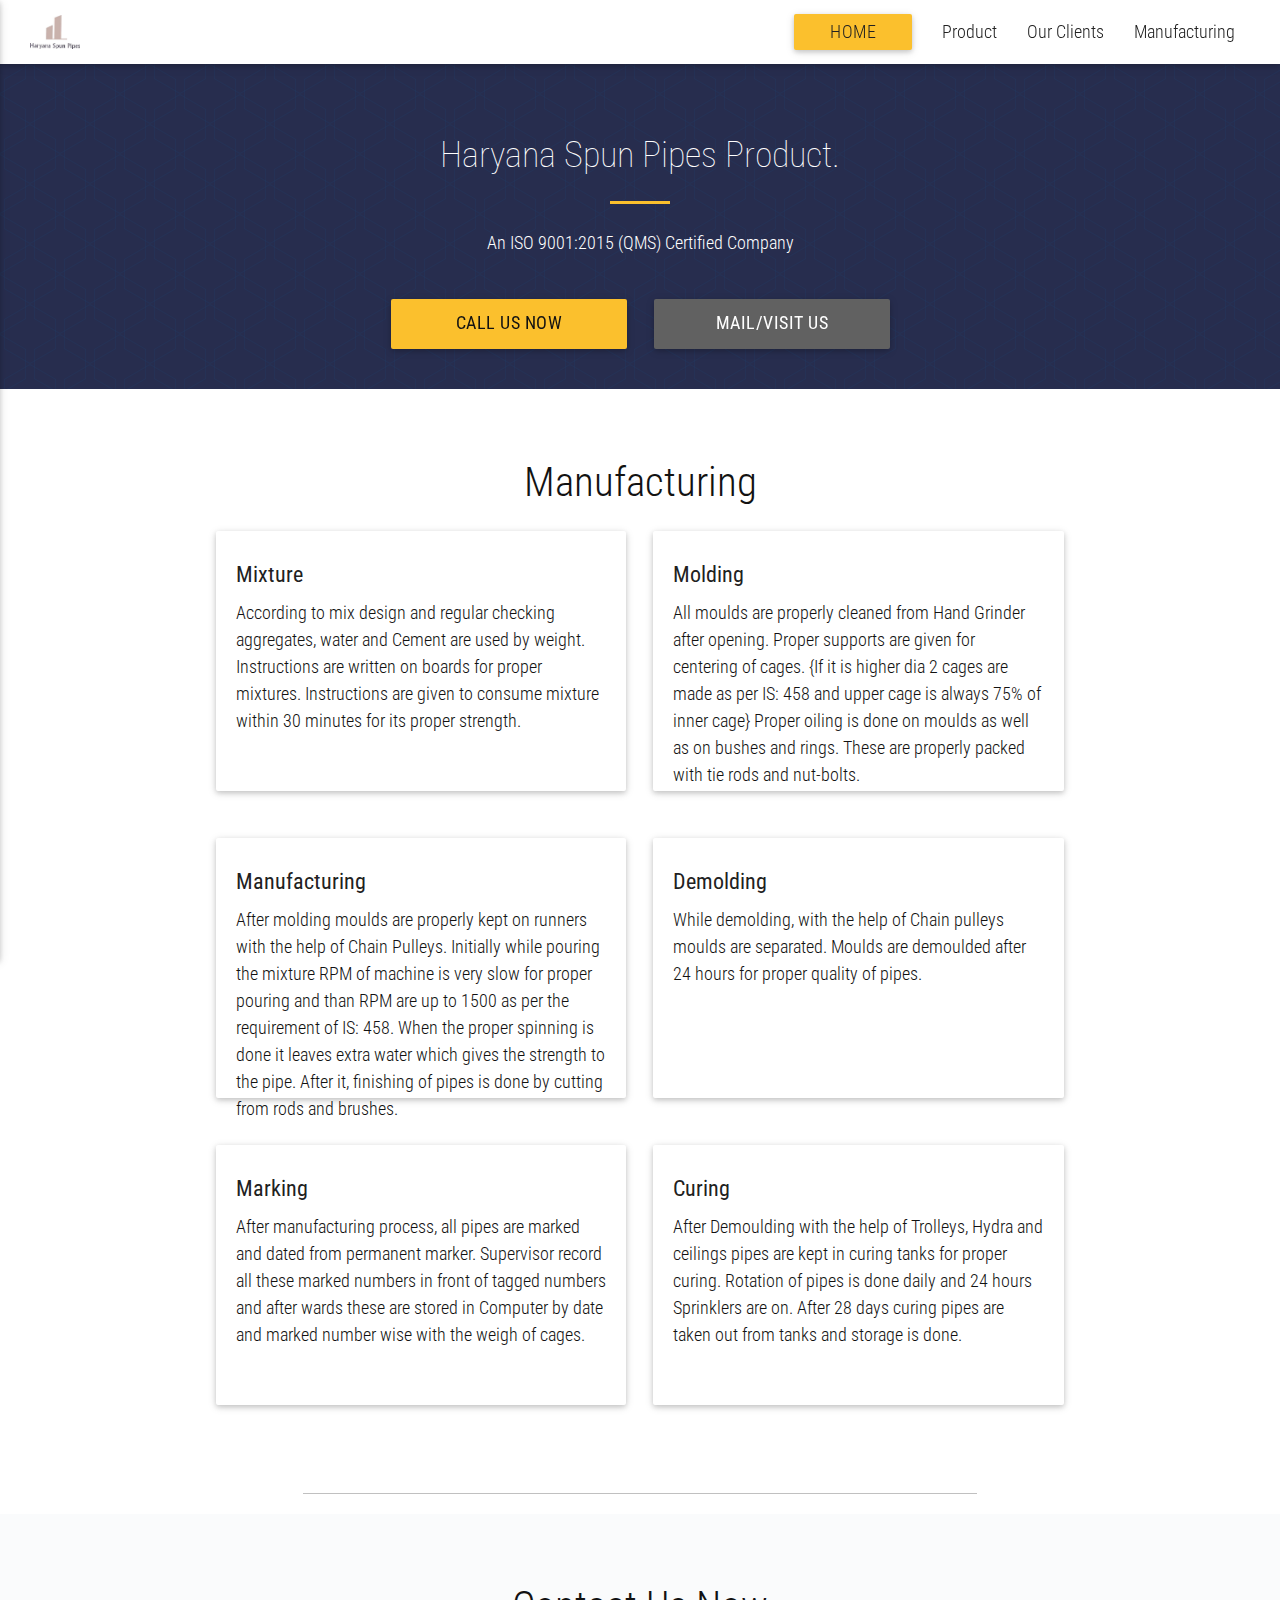
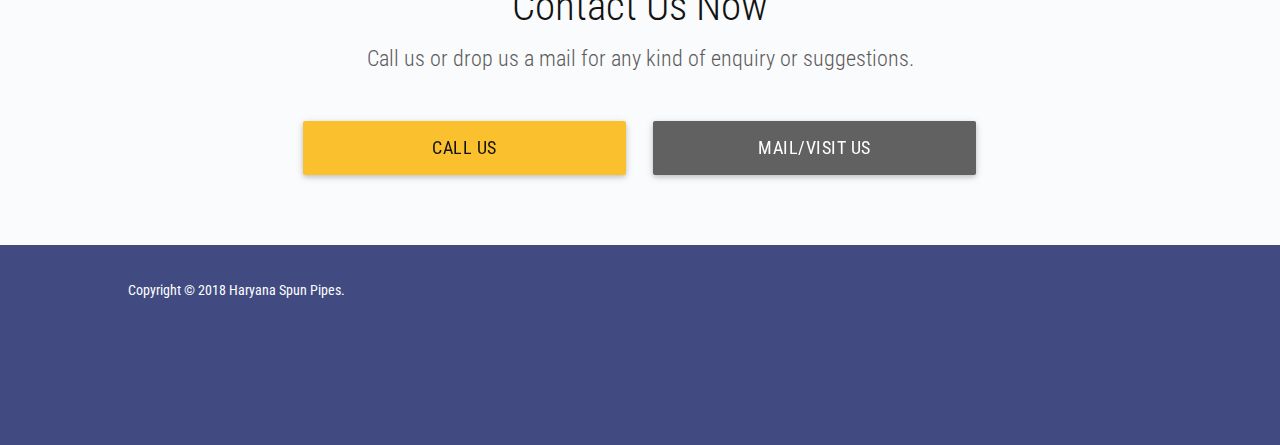
==== manufacturing.html @ f536439b "First Commit" ====
<!DOCTYPE HTML>
<html lang="en-US">
<head>
    <meta charset="UTF-8">
    <title>Manufacturing</title>
    <link rel="shortcut icon" href="images/favicon.ico" type="image/x-icon">
    <link rel="icon" href="images/favicon.ico" type="image/x-icon">
    <!-- Stylesheets -->
    <link href="//maxcdn.bootstrapcdn.com/font-awesome/4.3.0/css/font-awesome.min.css" rel="stylesheet">
    <link href="https://fonts.googleapis.com/icon?family=Material+Icons" rel="stylesheet">
    <link rel="shortcut icon" href="/images/favicon32.png" type="image/x-icon">

    <link rel="stylesheet" type="text/css" media="all" href="stylesheets/application.min.css">


</head>
<body>

<!-- Navbar -->
<div class="navbar-fixed">

    <!-- navigation -->
    <nav>
        <div class="nav-wrapper">
            <div class="col s12">
                <a href="/" class="brand-logo"><img src="/images/logo.jpg" class="logo-img" alt=""></a>
                <a href="#" data-activates="mobile-demo" class="button-collapse"><i class="material-icons">menu</i></a>

                <!-- Navbar menu -->
                <ul class="right hide-on-med-and-down">
                    <li><a href="index.html" class="waves-effect waves-light btn yellow darken-2 grey-text text-darken-4 segment-track-login">Home</a></li>
                    <li class="link"><a href="product.html">Product</a></li>
                    <li><a href="client.html">Our Clients</a></li>
                    <li><a href="manufacturing.html">Manufacturing</a></li>
                </ul>

                <!-- Navbar menu mobile -->
                <ul class="side-nav" id="mobile-demo">
                    <li><a href="index.html" class="waves-effect waves-light btn yellow darken-2 grey-text text-darken-4 segment-track-login">Home</a></li>
                    <li><a href="product.html">Product</a></li>
                    <li><a href="client.html">Our Clients</a></li>
                    <li><a href="manufacturing.html">Manufacturing</a></li>
                </ul>

            </div>
        </div>
    </nav>
</div>
<!-- banner -->
<section class="page page-header-blue">
    <div class="container center-align">
        <h2 class="white-text">Haryana Spun Pipes Product.
            <span class="heading-divider"></span>
        </h2>
        <p class="white-text sub-title">An ISO 9001:2015 (QMS) Certified Company</p>
        <div class="row">
            <div class="col m3 offset-m3 s6">
                <a href="#modal8" class="btn waves-effect waves-light yellow darken-2 segment-track-link modal-trigger"><span class="dark-grey-text">Call us now</span></a>
            </div>
            <div class="col m3 s6">
                <a href="#modal7" class="btn waves-effect waves-light grey darken-2 modal-trigger">
                    <span class="white-text">Mail/Visit Us</span>
                </a>
            </div>
        </div>
    </div>
</section>

<!-- one -->
<section id="blueprints">
<div class="container">
    <h4 class="center-align with-subtitle">Manufacturing</h4>
</div>
<div class="container" id="manu">
<style>
    #manu .row .blueprint .card-content {
        height: 250px;
    }
</style>
    <div class="row">
        <div class="col s12 m6 l5 offset-l1">
            <div class="card blueprint sticky-action">
                <div class="card-content">
                    <span class="card-title grey-text text-darken-4">Mixture</span>
                    <p>According to mix design and regular checking aggregates, water and Cement are used by weight.
                        Instructions are written on boards for proper mixtures. Instructions are given to consume mixture within 30 minutes for its proper strength.</p>
                </div>

            </div>
        </div>

        <div class="col s12 m6 l5">
            <div class="card blueprint sticky-action">
                <div class="card-content">
                    <span class="card-title grey-text text-darken-4">Molding</span>
                    <p>All moulds are properly cleaned from Hand Grinder after opening. Proper supports are given for centering of cages.
                        {If it is higher dia 2 cages are made as per IS: 458 and upper cage is always 75% of inner cage} Proper oiling is done
                        on moulds as well as on bushes and rings. These are properly packed with tie rods and nut-bolts.
                    </p>
                </div>
            </div>
        </div>
    </div>

    <div class="row">
        <div class="col s12 m6 l5 offset-l1">
            <div class="card blueprint sticky-action">
                <div class="card-content">
                    <span class="card-title grey-text text-darken-4">Manufacturing</span>
                    <p>After molding moulds are properly kept on runners with the help of Chain Pulleys. Initially while pouring the mixture RPM of
                        machine is very slow for proper pouring and than RPM are up to 1500 as per the requirement of IS: 458.
                        When the proper spinning is done it leaves extra water which gives the strength to the pipe.
                        After it, finishing of pipes is done by cutting from rods and brushes.</p>
                </div>

            </div>
        </div>

        <div class="col s12 m6 l5">
            <div class="card blueprint sticky-action">
                <div class="card-content">
                    <span class="card-title grey-text text-darken-4">Demolding</span>
                    <p>While demolding, with the help of Chain pulleys moulds are separated.
                        Moulds are demoulded after 24 hours for proper quality of pipes.
                    </p>
                </div>

            </div>
        </div>
    </div>

    <div class="row">
        <div class="col s12 m6 l5 offset-l1">
            <div class="card blueprint sticky-action">
                <div class="card-content">
                    <span class="card-title grey-text text-darken-4">Marking</span>
                    <p>After manufacturing process, all pipes are marked and dated from permanent marker.
                        Supervisor record all these marked numbers in front of tagged numbers and after wards these are stored in
                        Computer by date and marked number wise with the weigh of cages.</p>
                </div>

            </div>
        </div>

        <div class="col s12 m6 l5">
            <div class="card blueprint sticky-action">
                <div class="card-content">
                    <span class="card-title grey-text text-darken-4">Curing</span>
                    <p>After Demoulding with the help of Trolleys, Hydra and ceilings pipes are kept in curing tanks for proper curing.
                        Rotation of pipes is done daily and 24 hours Sprinklers are on. After 28 days curing pipes are taken out from tanks and storage is done.
                    </p>
                </div>

            </div>
        </div>
    </div>
</div>
    <style>
        #manu .row .blueprint .card-content {
            height: 260px;
        }
    </style>
</section>

<div class="container">
    <div class="row">
        <div class="col s8 offset-s2">
            <div class="divider"></div>
        </div>
    </div>
</div>

<!-- contact us -->
<section style="background-color: #fafbfc;">
    <div class="container">
        <h4 class="center-align with-subtitle">Contact Us Now</h4>
        <h5 class="subtitle center-align">Call us or drop us a mail for any kind of enquiry or suggestions.</h5>

        <div class="row center-align">
            <div class="col s12 offset-m2 m4 hide.on-small-only">
                <a href="#modal8" class="btn btn-large full-width waves-effect waves-light yellow darken-2 segment-track-start modal-trigger"><span class="dark-grey-text">Call Us</span></a>
            </div>
            <div class="col s12 m4">
                <a href="#modal7" class="btn btn-large full-width waves-effect waves-light grey darken-2 modal-trigger">
                    <span class="white-text">Mail/Visit Us</span>
                </a>
            </div>
        </div>
    </div>
</section>

<!-- FOOTER BEGIN -->
<footer>
    <div id="footer-nav">
        <div class="container">

            <div class="row">
                <div class="col s4 m3">
                    <small>Copyright © 2018 Haryana Spun Pipes.</small>
                </div>

            </div>

        </div>

    </div>
</footer>
<!-- FOOTER END -->

<!-- Modal Structure -->

<!-- modal 7 - contact us - address -->
<div id="modal7" class="modal modal-fixed-footer">
    <div class="modal-content center">
        <h3>Our Address</h3>
        <div class="row">
            <h5 style="padding-top: 15%;">
                Haryana Spun Pipes <br />
                Near Verdhman Society <br />
                Sector 3, <br />
                Dharuhera, Distt – Rewari Haryana <br />
                <b>E-mail:</b> sales@haryanaspunpipes.com <br />
            </h5>
        </div>

    </div>
    <div class="modal-footer">
        <a id="form-demo-request-submit" class="modal-action waves-effect waves-green btn-flat"></a>
    </div>
</div>
<!-- modal 8 - contact us - call us -->
<div id="modal8" class="modal modal-fixed-footer">
    <div class="modal-content center">
        <h3>Call us at our following numbers</h3>
        <div class="row">
            <h5 style="padding-top: 15%;">
                Contact Persons: <br /> <br />
                <b>Mr. Rajesh Kumar </b> <br /> <br />
                +91-8059818000 <br />
                +91-8222095001 <br />
            </h5>
        </div>

    </div>
    <div class="modal-footer">
        <a id="form-demo-request-submit" class="modal-action waves-effect waves-green btn-flat"></a>
    </div>
</div>

<script type="text/javascript" src="javascripts/app.min.js"></script>

</body>
</html>
---- stylesheets/application.min.css ----
@import url(https://fonts.googleapis.com/css?family=Roboto:400,100,300,500,700,900);@import url(https://fonts.googleapis.com/css?family=Roboto+Condensed:300,400,700);@import url(https://fonts.googleapis.com/css?family=Source+Code+Pro);.btn,.btn-flat,.btn-large,.waves-effect,a{-webkit-tap-highlight-color:transparent}img,legend{border:0}legend,ul{padding:0}.fade-in,ul.staggered-list li{opacity:0}.pagination li,table.centered tbody tr td,table.centered thead tr th{text-align:center}table.bordered>tbody>tr,table.bordered>thead>tr,thead{border-bottom:1px solid #d0d0d0}.clearfix,.row:after,.toast{clear:both}.tabs,.truncate,nav .brand-logo{white-space:nowrap}.picker__table,table{border-collapse:collapse;border-spacing:0}.btn,.btn-large,a{text-decoration:none}.materialize-red{background-color:#e51c23!important}.materialize-red-text{color:#e51c23!important}.materialize-red.lighten-5{background-color:#fdeaeb!important}.materialize-red-text.text-lighten-5{color:#fdeaeb!important}.materialize-red.lighten-4{background-color:#f8c1c3!important}.materialize-red-text.text-lighten-4{color:#f8c1c3!important}.materialize-red.lighten-3{background-color:#f3989b!important}.materialize-red-text.text-lighten-3{color:#f3989b!important}.materialize-red.lighten-2{background-color:#ee6e73!important}.materialize-red-text.text-lighten-2{color:#ee6e73!important}.materialize-red.lighten-1{background-color:#ea454b!important}.materialize-red-text.text-lighten-1{color:#ea454b!important}.materialize-red.darken-1{background-color:#d0181e!important}.materialize-red-text.text-darken-1{color:#d0181e!important}.materialize-red.darken-2{background-color:#b9151b!important}.materialize-red-text.text-darken-2{color:#b9151b!important}.materialize-red.darken-3{background-color:#a21318!important}.materialize-red-text.text-darken-3{color:#a21318!important}.materialize-red.darken-4{background-color:#8b1014!important}.materialize-red-text.text-darken-4{color:#8b1014!important}.red{background-color:#F44336!important}.red-text{color:#F44336!important}.red.lighten-5{background-color:#FFEBEE!important}.red-text.text-lighten-5{color:#FFEBEE!important}.red.lighten-4{background-color:#FFCDD2!important}.red-text.text-lighten-4{color:#FFCDD2!important}.red.lighten-3{background-color:#EF9A9A!important}.red-text.text-lighten-3{color:#EF9A9A!important}.red.lighten-2{background-color:#E57373!important}.red-text.text-lighten-2{color:#E57373!important}.red.lighten-1{background-color:#EF5350!important}.red-text.text-lighten-1{color:#EF5350!important}.red.darken-1{background-color:#E53935!important}.red-text.text-darken-1{color:#E53935!important}.red.darken-2{background-color:#D32F2F!important}.red-text.text-darken-2{color:#D32F2F!important}.red.darken-3{background-color:#C62828!important}.red-text.text-darken-3{color:#C62828!important}.red.darken-4{background-color:#B71C1C!important}.red-text.text-darken-4{color:#B71C1C!important}.red.accent-1{background-color:#FF8A80!important}.red-text.text-accent-1{color:#FF8A80!important}.red.accent-2{background-color:#FF5252!important}.red-text.text-accent-2{color:#FF5252!important}.red.accent-3{background-color:#FF1744!important}.red-text.text-accent-3{color:#FF1744!important}.red.accent-4{background-color:#D50000!important}.red-text.text-accent-4{color:#D50000!important}.pink{background-color:#e91e63!important}.pink-text{color:#e91e63!important}.pink.lighten-5{background-color:#fce4ec!important}.pink-text.text-lighten-5{color:#fce4ec!important}.pink.lighten-4{background-color:#f8bbd0!important}.pink-text.text-lighten-4{color:#f8bbd0!important}.pink.lighten-3{background-color:#f48fb1!important}.pink-text.text-lighten-3{color:#f48fb1!important}.pink.lighten-2{background-color:#f06292!important}.pink-text.text-lighten-2{color:#f06292!important}.pink.lighten-1{background-color:#ec407a!important}.pink-text.text-lighten-1{color:#ec407a!important}.pink.darken-1{background-color:#d81b60!important}.pink-text.text-darken-1{color:#d81b60!important}.pink.darken-2{background-color:#c2185b!important}.pink-text.text-darken-2{color:#c2185b!important}.pink.darken-3{background-color:#ad1457!important}.pink-text.text-darken-3{color:#ad1457!important}.pink.darken-4{background-color:#880e4f!important}.pink-text.text-darken-4{color:#880e4f!important}.pink.accent-1{background-color:#ff80ab!important}.pink-text.text-accent-1{color:#ff80ab!important}.pink.accent-2{background-color:#ff4081!important}.pink-text.text-accent-2{color:#ff4081!important}.pink.accent-3{background-color:#f50057!important}.pink-text.text-accent-3{color:#f50057!important}.pink.accent-4{background-color:#c51162!important}.pink-text.text-accent-4{color:#c51162!important}.purple{background-color:#9c27b0!important}.purple-text{color:#9c27b0!important}.purple.lighten-5{background-color:#f3e5f5!important}.purple-text.text-lighten-5{color:#f3e5f5!important}.purple.lighten-4{background-color:#e1bee7!important}.purple-text.text-lighten-4{color:#e1bee7!important}.purple.lighten-3{background-color:#ce93d8!important}.purple-text.text-lighten-3{color:#ce93d8!important}.purple.lighten-2{background-color:#ba68c8!important}.purple-text.text-lighten-2{color:#ba68c8!important}.purple.lighten-1{background-color:#ab47bc!important}.purple-text.text-lighten-1{color:#ab47bc!important}.purple.darken-1{background-color:#8e24aa!important}.purple-text.text-darken-1{color:#8e24aa!important}.purple.darken-2{background-color:#7b1fa2!important}.purple-text.text-darken-2{color:#7b1fa2!important}.purple.darken-3{background-color:#6a1b9a!important}.purple-text.text-darken-3{color:#6a1b9a!important}.purple.darken-4{background-color:#4a148c!important}.purple-text.text-darken-4{color:#4a148c!important}.purple.accent-1{background-color:#ea80fc!important}.purple-text.text-accent-1{color:#ea80fc!important}.purple.accent-2{background-color:#e040fb!important}.purple-text.text-accent-2{color:#e040fb!important}.purple.accent-3{background-color:#d500f9!important}.purple-text.text-accent-3{color:#d500f9!important}.purple.accent-4{background-color:#a0f!important}.purple-text.text-accent-4{color:#a0f!important}.deep-purple{background-color:#673ab7!important}.deep-purple-text{color:#673ab7!important}.deep-purple.lighten-5{background-color:#ede7f6!important}.deep-purple-text.text-lighten-5{color:#ede7f6!important}.deep-purple.lighten-4{background-color:#d1c4e9!important}.deep-purple-text.text-lighten-4{color:#d1c4e9!important}.deep-purple.lighten-3{background-color:#b39ddb!important}.deep-purple-text.text-lighten-3{color:#b39ddb!important}.deep-purple.lighten-2{background-color:#9575cd!important}.deep-purple-text.text-lighten-2{color:#9575cd!important}.deep-purple.lighten-1{background-color:#7e57c2!important}.deep-purple-text.text-lighten-1{color:#7e57c2!important}.deep-purple.darken-1{background-color:#5e35b1!important}.deep-purple-text.text-darken-1{color:#5e35b1!important}.deep-purple.darken-2{background-color:#512da8!important}.deep-purple-text.text-darken-2{color:#512da8!important}.deep-purple.darken-3{background-color:#4527a0!important}.deep-purple-text.text-darken-3{color:#4527a0!important}.deep-purple.darken-4{background-color:#311b92!important}.deep-purple-text.text-darken-4{color:#311b92!important}.deep-purple.accent-1{background-color:#b388ff!important}.deep-purple-text.text-accent-1{color:#b388ff!important}.deep-purple.accent-2{background-color:#7c4dff!important}.deep-purple-text.text-accent-2{color:#7c4dff!important}.deep-purple.accent-3{background-color:#651fff!important}.deep-purple-text.text-accent-3{color:#651fff!important}.deep-purple.accent-4{background-color:#6200ea!important}.deep-purple-text.text-accent-4{color:#6200ea!important}.indigo{background-color:#3f51b5!important}.indigo-text{color:#3f51b5!important}.indigo.lighten-5{background-color:#e8eaf6!important}.indigo-text.text-lighten-5{color:#e8eaf6!important}.indigo.lighten-4{background-color:#c5cae9!important}.indigo-text.text-lighten-4{color:#c5cae9!important}.indigo.lighten-3{background-color:#9fa8da!important}.indigo-text.text-lighten-3{color:#9fa8da!important}.indigo.lighten-2{background-color:#7986cb!important}.indigo-text.text-lighten-2{color:#7986cb!important}.indigo.lighten-1{background-color:#5c6bc0!important}.indigo-text.text-lighten-1{color:#5c6bc0!important}.indigo.darken-1{background-color:#3949ab!important}.indigo-text.text-darken-1{color:#3949ab!important}.indigo.darken-2{background-color:#303f9f!important}.indigo-text.text-darken-2{color:#303f9f!important}.indigo.darken-3{background-color:#283593!important}.indigo-text.text-darken-3{color:#283593!important}.indigo.darken-4{background-color:#1a237e!important}.indigo-text.text-darken-4{color:#1a237e!important}.indigo.accent-1{background-color:#8c9eff!important}.indigo-text.text-accent-1{color:#8c9eff!important}.indigo.accent-2{background-color:#536dfe!important}.indigo-text.text-accent-2{color:#536dfe!important}.indigo.accent-3{background-color:#3d5afe!important}.indigo-text.text-accent-3{color:#3d5afe!important}.indigo.accent-4{background-color:#304ffe!important}.indigo-text.text-accent-4{color:#304ffe!important}.blue{background-color:#2196F3!important}.blue-text{color:#2196F3!important}.blue.lighten-5{background-color:#E3F2FD!important}.blue-text.text-lighten-5{color:#E3F2FD!important}.blue.lighten-4{background-color:#BBDEFB!important}.blue-text.text-lighten-4{color:#BBDEFB!important}.blue.lighten-3{background-color:#90CAF9!important}.blue-text.text-lighten-3{color:#90CAF9!important}.blue.lighten-2{background-color:#64B5F6!important}.blue-text.text-lighten-2{color:#64B5F6!important}.blue.lighten-1{background-color:#42A5F5!important}.blue-text.text-lighten-1{color:#42A5F5!important}.blue.darken-1{background-color:#1E88E5!important}.blue-text.text-darken-1{color:#1E88E5!important}.blue.darken-2{background-color:#1976D2!important}.blue-text.text-darken-2{color:#1976D2!important}.blue.darken-3{background-color:#1565C0!important}.blue-text.text-darken-3{color:#1565C0!important}.blue.darken-4{background-color:#0D47A1!important}.blue-text.text-darken-4{color:#0D47A1!important}.blue.accent-1{background-color:#82B1FF!important}.blue-text.text-accent-1{color:#82B1FF!important}.blue.accent-2{background-color:#448AFF!important}.blue-text.text-accent-2{color:#448AFF!important}.blue.accent-3{background-color:#2979FF!important}.blue-text.text-accent-3{color:#2979FF!important}.blue.accent-4{background-color:#2962FF!important}.blue-text.text-accent-4{color:#2962FF!important}.light-blue{background-color:#03a9f4!important}.light-blue-text{color:#03a9f4!important}.light-blue.lighten-5{background-color:#e1f5fe!important}.light-blue-text.text-lighten-5{color:#e1f5fe!important}.light-blue.lighten-4{background-color:#b3e5fc!important}.light-blue-text.text-lighten-4{color:#b3e5fc!important}.light-blue.lighten-3{background-color:#81d4fa!important}.light-blue-text.text-lighten-3{color:#81d4fa!important}.light-blue.lighten-2{background-color:#4fc3f7!important}.light-blue-text.text-lighten-2{color:#4fc3f7!important}.light-blue.lighten-1{background-color:#29b6f6!important}.light-blue-text.text-lighten-1{color:#29b6f6!important}.light-blue.darken-1{background-color:#039be5!important}.light-blue-text.text-darken-1{color:#039be5!important}.light-blue.darken-2{background-color:#0288d1!important}.light-blue-text.text-darken-2{color:#0288d1!important}.light-blue.darken-3{background-color:#0277bd!important}.light-blue-text.text-darken-3{color:#0277bd!important}.light-blue.darken-4{background-color:#01579b!important}.light-blue-text.text-darken-4{color:#01579b!important}.light-blue.accent-1{background-color:#80d8ff!important}.light-blue-text.text-accent-1{color:#80d8ff!important}.light-blue.accent-2{background-color:#40c4ff!important}.light-blue-text.text-accent-2{color:#40c4ff!important}.light-blue.accent-3{background-color:#00b0ff!important}.light-blue-text.text-accent-3{color:#00b0ff!important}.light-blue.accent-4{background-color:#0091ea!important}.light-blue-text.text-accent-4{color:#0091ea!important}.cyan{background-color:#00bcd4!important}.cyan-text{color:#00bcd4!important}.cyan.lighten-5{background-color:#e0f7fa!important}.cyan-text.text-lighten-5{color:#e0f7fa!important}.cyan.lighten-4{background-color:#b2ebf2!important}.cyan-text.text-lighten-4{color:#b2ebf2!important}.cyan.lighten-3{background-color:#80deea!important}.cyan-text.text-lighten-3{color:#80deea!important}.cyan.lighten-2{background-color:#4dd0e1!important}.cyan-text.text-lighten-2{color:#4dd0e1!important}.cyan.lighten-1{background-color:#26c6da!important}.cyan-text.text-lighten-1{color:#26c6da!important}.cyan.darken-1{background-color:#00acc1!important}.cyan-text.text-darken-1{color:#00acc1!important}.cyan.darken-2{background-color:#0097a7!important}.cyan-text.text-darken-2{color:#0097a7!important}.cyan.darken-3{background-color:#00838f!important}.cyan-text.text-darken-3{color:#00838f!important}.cyan.darken-4{background-color:#006064!important}.cyan-text.text-darken-4{color:#006064!important}.cyan.accent-1{background-color:#84ffff!important}.cyan-text.text-accent-1{color:#84ffff!important}.cyan.accent-2{background-color:#18ffff!important}.cyan-text.text-accent-2{color:#18ffff!important}.cyan.accent-3{background-color:#00e5ff!important}.cyan-text.text-accent-3{color:#00e5ff!important}.cyan.accent-4{background-color:#00b8d4!important}.cyan-text.text-accent-4{color:#00b8d4!important}.teal{background-color:#009688!important}.teal-text{color:#009688!important}.teal.lighten-5{background-color:#e0f2f1!important}.teal-text.text-lighten-5{color:#e0f2f1!important}.teal.lighten-4{background-color:#b2dfdb!important}.teal-text.text-lighten-4{color:#b2dfdb!important}.teal.lighten-3{background-color:#80cbc4!important}.teal-text.text-lighten-3{color:#80cbc4!important}.teal.lighten-2{background-color:#4db6ac!important}.teal-text.text-lighten-2{color:#4db6ac!important}.teal.lighten-1{background-color:#26a69a!important}.teal-text.text-lighten-1{color:#26a69a!important}.teal.darken-1{background-color:#00897b!important}.teal-text.text-darken-1{color:#00897b!important}.teal.darken-2{background-color:#00796b!important}.teal-text.text-darken-2{color:#00796b!important}.teal.darken-3{background-color:#00695c!important}.teal-text.text-darken-3{color:#00695c!important}.teal.darken-4{background-color:#004d40!important}.teal-text.text-darken-4{color:#004d40!important}.teal.accent-1{background-color:#a7ffeb!important}.teal-text.text-accent-1{color:#a7ffeb!important}.teal.accent-2{background-color:#64ffda!important}.teal-text.text-accent-2{color:#64ffda!important}.teal.accent-3{background-color:#1de9b6!important}.teal-text.text-accent-3{color:#1de9b6!important}.teal.accent-4{background-color:#00bfa5!important}.teal-text.text-accent-4{color:#00bfa5!important}.green{background-color:#4CAF50!important}.green-text{color:#4CAF50!important}.green.lighten-5{background-color:#E8F5E9!important}.green-text.text-lighten-5{color:#E8F5E9!important}.green.lighten-4{background-color:#C8E6C9!important}.green-text.text-lighten-4{color:#C8E6C9!important}.green.lighten-3{background-color:#A5D6A7!important}.green-text.text-lighten-3{color:#A5D6A7!important}.green.lighten-2{background-color:#81C784!important}.green-text.text-lighten-2{color:#81C784!important}.green.lighten-1{background-color:#66BB6A!important}.green-text.text-lighten-1{color:#66BB6A!important}.green.darken-1{background-color:#43A047!important}.green-text.text-darken-1{color:#43A047!important}.green.darken-2{background-color:#388E3C!important}.green-text.text-darken-2{color:#388E3C!important}.green.darken-3{background-color:#2E7D32!important}.green-text.text-darken-3{color:#2E7D32!important}.green.darken-4{background-color:#1B5E20!important}.green-text.text-darken-4{color:#1B5E20!important}.green.accent-1{background-color:#B9F6CA!important}.green-text.text-accent-1{color:#B9F6CA!important}.green.accent-2{background-color:#69F0AE!important}.green-text.text-accent-2{color:#69F0AE!important}.green.accent-3{background-color:#00E676!important}.green-text.text-accent-3{color:#00E676!important}.green.accent-4{background-color:#00C853!important}.green-text.text-accent-4{color:#00C853!important}.light-green{background-color:#8bc34a!important}.light-green-text{color:#8bc34a!important}.light-green.lighten-5{background-color:#f1f8e9!important}.light-green-text.text-lighten-5{color:#f1f8e9!important}.light-green.lighten-4{background-color:#dcedc8!important}.light-green-text.text-lighten-4{color:#dcedc8!important}.light-green.lighten-3{background-color:#c5e1a5!important}.light-green-text.text-lighten-3{color:#c5e1a5!important}.light-green.lighten-2{background-color:#aed581!important}.light-green-text.text-lighten-2{color:#aed581!important}.light-green.lighten-1{background-color:#9ccc65!important}.light-green-text.text-lighten-1{color:#9ccc65!important}.light-green.darken-1{background-color:#7cb342!important}.light-green-text.text-darken-1{color:#7cb342!important}.light-green.darken-2{background-color:#689f38!important}.light-green-text.text-darken-2{color:#689f38!important}.light-green.darken-3{background-color:#558b2f!important}.light-green-text.text-darken-3{color:#558b2f!important}.light-green.darken-4{background-color:#33691e!important}.light-green-text.text-darken-4{color:#33691e!important}.light-green.accent-1{background-color:#ccff90!important}.light-green-text.text-accent-1{color:#ccff90!important}.light-green.accent-2{background-color:#b2ff59!important}.light-green-text.text-accent-2{color:#b2ff59!important}.light-green.accent-3{background-color:#76ff03!important}.light-green-text.text-accent-3{color:#76ff03!important}.light-green.accent-4{background-color:#64dd17!important}.light-green-text.text-accent-4{color:#64dd17!important}.lime{background-color:#cddc39!important}.lime-text{color:#cddc39!important}.lime.lighten-5{background-color:#f9fbe7!important}.lime-text.text-lighten-5{color:#f9fbe7!important}.lime.lighten-4{background-color:#f0f4c3!important}.lime-text.text-lighten-4{color:#f0f4c3!important}.lime.lighten-3{background-color:#e6ee9c!important}.lime-text.text-lighten-3{color:#e6ee9c!important}.lime.lighten-2{background-color:#dce775!important}.lime-text.text-lighten-2{color:#dce775!important}.lime.lighten-1{background-color:#d4e157!important}.lime-text.text-lighten-1{color:#d4e157!important}.lime.darken-1{background-color:#c0ca33!important}.lime-text.text-darken-1{color:#c0ca33!important}.lime.darken-2{background-color:#afb42b!important}.lime-text.text-darken-2{color:#afb42b!important}.lime.darken-3{background-color:#9e9d24!important}.lime-text.text-darken-3{color:#9e9d24!important}.lime.darken-4{background-color:#827717!important}.lime-text.text-darken-4{color:#827717!important}.lime.accent-1{background-color:#f4ff81!important}.lime-text.text-accent-1{color:#f4ff81!important}.lime.accent-2{background-color:#eeff41!important}.lime-text.text-accent-2{color:#eeff41!important}.lime.accent-3{background-color:#c6ff00!important}.lime-text.text-accent-3{color:#c6ff00!important}.lime.accent-4{background-color:#aeea00!important}.lime-text.text-accent-4{color:#aeea00!important}.yellow{background-color:#ffeb3b!important}.yellow-text{color:#ffeb3b!important}.yellow.lighten-5{background-color:#fffde7!important}.yellow-text.text-lighten-5{color:#fffde7!important}.yellow.lighten-4{background-color:#fff9c4!important}.yellow-text.text-lighten-4{color:#fff9c4!important}.yellow.lighten-3{background-color:#fff59d!important}.yellow-text.text-lighten-3{color:#fff59d!important}.yellow.lighten-2{background-color:#fff176!important}.yellow-text.text-lighten-2{color:#fff176!important}.yellow.lighten-1{background-color:#ffee58!important}.yellow-text.text-lighten-1{color:#ffee58!important}.yellow.darken-1{background-color:#fdd835!important}.yellow-text.text-darken-1{color:#fdd835!important}.yellow.darken-2{background-color:#fbc02d!important}.yellow-text.text-darken-2{color:#fbc02d!important}.yellow.darken-3{background-color:#f9a825!important}.yellow-text.text-darken-3{color:#f9a825!important}.yellow.darken-4{background-color:#f57f17!important}.yellow-text.text-darken-4{color:#f57f17!important}.yellow.accent-1{background-color:#ffff8d!important}.yellow-text.text-accent-1{color:#ffff8d!important}.yellow.accent-2{background-color:#ff0!important}.yellow-text.text-accent-2{color:#ff0!important}.yellow.accent-3{background-color:#ffea00!important}.yellow-text.text-accent-3{color:#ffea00!important}.yellow.accent-4{background-color:#ffd600!important}.yellow-text.text-accent-4{color:#ffd600!important}.amber{background-color:#ffc107!important}.amber-text{color:#ffc107!important}.amber.lighten-5{background-color:#fff8e1!important}.amber-text.text-lighten-5{color:#fff8e1!important}.amber.lighten-4{background-color:#ffecb3!important}.amber-text.text-lighten-4{color:#ffecb3!important}.amber.lighten-3{background-color:#ffe082!important}.amber-text.text-lighten-3{color:#ffe082!important}.amber.lighten-2{background-color:#ffd54f!important}.amber-text.text-lighten-2{color:#ffd54f!important}.amber.lighten-1{background-color:#ffca28!important}.amber-text.text-lighten-1{color:#ffca28!important}.amber.darken-1{background-color:#ffb300!important}.amber-text.text-darken-1{color:#ffb300!important}.amber.darken-2{background-color:#ffa000!important}.amber-text.text-darken-2{color:#ffa000!important}.amber.darken-3{background-color:#ff8f00!important}.amber-text.text-darken-3{color:#ff8f00!important}.amber.darken-4{background-color:#ff6f00!important}.amber-text.text-darken-4{color:#ff6f00!important}.amber.accent-1{background-color:#ffe57f!important}.amber-text.text-accent-1{color:#ffe57f!important}.amber.accent-2{background-color:#ffd740!important}.amber-text.text-accent-2{color:#ffd740!important}.amber.accent-3{background-color:#ffc400!important}.amber-text.text-accent-3{color:#ffc400!important}.amber.accent-4{background-color:#ffab00!important}.amber-text.text-accent-4{color:#ffab00!important}.orange{background-color:#ff9800!important}.orange-text{color:#ff9800!important}.orange.lighten-5{background-color:#fff3e0!important}.orange-text.text-lighten-5{color:#fff3e0!important}.orange.lighten-4{background-color:#ffe0b2!important}.orange-text.text-lighten-4{color:#ffe0b2!important}.orange.lighten-3{background-color:#ffcc80!important}.orange-text.text-lighten-3{color:#ffcc80!important}.orange.lighten-2{background-color:#ffb74d!important}.orange-text.text-lighten-2{color:#ffb74d!important}.orange.lighten-1{background-color:#ffa726!important}.orange-text.text-lighten-1{color:#ffa726!important}.orange.darken-1{background-color:#fb8c00!important}.orange-text.text-darken-1{color:#fb8c00!important}.orange.darken-2{background-color:#f57c00!important}.orange-text.text-darken-2{color:#f57c00!important}.orange.darken-3{background-color:#ef6c00!important}.orange-text.text-darken-3{color:#ef6c00!important}.orange.darken-4{background-color:#e65100!important}.orange-text.text-darken-4{color:#e65100!important}.orange.accent-1{background-color:#ffd180!important}.orange-text.text-accent-1{color:#ffd180!important}.orange.accent-2{background-color:#ffab40!important}.orange-text.text-accent-2{color:#ffab40!important}.orange.accent-3{background-color:#ff9100!important}.orange-text.text-accent-3{color:#ff9100!important}.orange.accent-4{background-color:#ff6d00!important}.orange-text.text-accent-4{color:#ff6d00!important}.deep-orange{background-color:#ff5722!important}.deep-orange-text{color:#ff5722!important}.deep-orange.lighten-5{background-color:#fbe9e7!important}.deep-orange-text.text-lighten-5{color:#fbe9e7!important}.deep-orange.lighten-4{background-color:#ffccbc!important}.deep-orange-text.text-lighten-4{color:#ffccbc!important}.deep-orange.lighten-3{background-color:#ffab91!important}.deep-orange-text.text-lighten-3{color:#ffab91!important}.deep-orange.lighten-2{background-color:#ff8a65!important}.deep-orange-text.text-lighten-2{color:#ff8a65!important}.deep-orange.lighten-1{background-color:#ff7043!important}.deep-orange-text.text-lighten-1{color:#ff7043!important}.deep-orange.darken-1{background-color:#f4511e!important}.deep-orange-text.text-darken-1{color:#f4511e!important}.deep-orange.darken-2{background-color:#e64a19!important}.deep-orange-text.text-darken-2{color:#e64a19!important}.deep-orange.darken-3{background-color:#d84315!important}.deep-orange-text.text-darken-3{color:#d84315!important}.deep-orange.darken-4{background-color:#bf360c!important}.deep-orange-text.text-darken-4{color:#bf360c!important}.deep-orange.accent-1{background-color:#ff9e80!important}.deep-orange-text.text-accent-1{color:#ff9e80!important}.deep-orange.accent-2{background-color:#ff6e40!important}.deep-orange-text.text-accent-2{color:#ff6e40!important}.deep-orange.accent-3{background-color:#ff3d00!important}.deep-orange-text.text-accent-3{color:#ff3d00!important}.deep-orange.accent-4{background-color:#dd2c00!important}.deep-orange-text.text-accent-4{color:#dd2c00!important}.brown{background-color:#795548!important}.brown-text{color:#795548!important}.brown.lighten-5{background-color:#efebe9!important}.brown-text.text-lighten-5{color:#efebe9!important}.brown.lighten-4{background-color:#d7ccc8!important}.brown-text.text-lighten-4{color:#d7ccc8!important}.brown.lighten-3{background-color:#bcaaa4!important}.brown-text.text-lighten-3{color:#bcaaa4!important}.brown.lighten-2{background-color:#a1887f!important}.brown-text.text-lighten-2{color:#a1887f!important}.brown.lighten-1{background-color:#8d6e63!important}.brown-text.text-lighten-1{color:#8d6e63!important}.brown.darken-1{background-color:#6d4c41!important}.brown-text.text-darken-1{color:#6d4c41!important}.brown.darken-2{background-color:#5d4037!important}.brown-text.text-darken-2{color:#5d4037!important}.brown.darken-3{background-color:#4e342e!important}.brown-text.text-darken-3{color:#4e342e!important}.brown.darken-4{background-color:#3e2723!important}.brown-text.text-darken-4{color:#3e2723!important}.blue-grey{background-color:#607d8b!important}.blue-grey-text{color:#607d8b!important}.blue-grey.lighten-5{background-color:#eceff1!important}.blue-grey-text.text-lighten-5{color:#eceff1!important}.blue-grey.lighten-4{background-color:#cfd8dc!important}.blue-grey-text.text-lighten-4{color:#cfd8dc!important}.blue-grey.lighten-3{background-color:#b0bec5!important}.blue-grey-text.text-lighten-3{color:#b0bec5!important}.blue-grey.lighten-2{background-color:#90a4ae!important}.blue-grey-text.text-lighten-2{color:#90a4ae!important}.blue-grey.lighten-1{background-color:#78909c!important}.blue-grey-text.text-lighten-1{color:#78909c!important}.blue-grey.darken-1{background-color:#546e7a!important}.blue-grey-text.text-darken-1{color:#546e7a!important}.blue-grey.darken-2{background-color:#455a64!important}.blue-grey-text.text-darken-2{color:#455a64!important}.blue-grey.darken-3{background-color:#37474f!important}.blue-grey-text.text-darken-3{color:#37474f!important}.blue-grey.darken-4{background-color:#263238!important}.blue-grey-text.text-darken-4{color:#263238!important}.grey{background-color:#9e9e9e!important}.grey-text{color:#9e9e9e!important}.grey.lighten-5{background-color:#fafafa!important}.grey-text.text-lighten-5{color:#fafafa!important}.grey.lighten-4{background-color:#f5f5f5!important}.grey-text.text-lighten-4{color:#f5f5f5!important}.grey.lighten-3{background-color:#eee!important}.grey-text.text-lighten-3{color:#eee!important}.grey.lighten-2{background-color:#e0e0e0!important}.grey-text.text-lighten-2{color:#e0e0e0!important}.grey.lighten-1{background-color:#bdbdbd!important}.grey-text.text-lighten-1{color:#bdbdbd!important}.grey.darken-1{background-color:#757575!important}.grey-text.text-darken-1{color:#757575!important}.grey.darken-2{background-color:#616161!important}.grey-text.text-darken-2{color:#616161!important}.grey.darken-3{background-color:#424242!important}.grey-text.text-darken-3{color:#424242!important}.grey.darken-4{background-color:#212121!important}.grey-text.text-darken-4{color:#212121!important}.shades.black{background-color:#000!important}.shades-text.text-black{color:#000!important}.shades.white{background-color:#fff!important}.shades-text.text-white{color:#fff!important}.shades.transparent{background-color:transparent!important}.shades-text.text-transparent{color:transparent!important}.black{background-color:#000!important}.black-text{color:#000!important}.white{background-color:#fff!important}.white-text{color:#fff!important}.transparent{background-color:transparent!important}.transparent-text{color:transparent!important}/*! normalize.css v3.0.3 | MIT License | github.com/necolas/normalize.css */body{margin:0}article,aside,details,figcaption,figure,footer,header,hgroup,main,menu,nav,section,summary{display:block}audio,canvas,progress,video{display:inline-block;vertical-align:baseline}audio:not([controls]){display:none;height:0}[hidden],template{display:none}a{background-color:transparent}a:active,a:hover{outline:0}abbr[title]{border-bottom:1px dotted}b,optgroup,strong{font-weight:700}dfn{font-style:italic}mark{background:#ff0;color:#000}sub,sup{font-size:75%;line-height:0;position:relative;vertical-align:baseline}sup{top:-.5em}sub{bottom:-.25em}svg:not(:root){overflow:hidden}figure{margin:1em 40px}hr{box-sizing:content-box;height:0}pre,textarea{overflow:auto}code,kbd,pre,samp{font-family:monospace,monospace;font-size:1em}button,input,optgroup,select,textarea{color:inherit;font:inherit;margin:0}.breadcrumb:before,.materialbox-caption,body,html{-webkit-font-smoothing:antialiased}button{overflow:visible}button,select{text-transform:none}button,html input[type=button],input[type=reset],input[type=submit]{-webkit-appearance:button;cursor:pointer}button[disabled],html input[disabled]{cursor:default}button::-moz-focus-inner,input::-moz-focus-inner{border:0;padding:0}input{line-height:normal}input[type=checkbox],input[type=radio]{box-sizing:border-box;padding:0}input[type=number]::-webkit-inner-spin-button,input[type=number]::-webkit-outer-spin-button{height:auto}input[type=search]{-webkit-appearance:textfield;box-sizing:content-box}input[type=search]::-webkit-search-cancel-button,input[type=search]::-webkit-search-decoration{-webkit-appearance:none}fieldset{border:1px solid silver;margin:0 2px;padding:.35em .625em .75em}*,:after,:before{box-sizing:inherit}.collapsible-body,.row .col,span.badge{box-sizing:border-box}ul{list-style-type:none}ul.browser-default{list-style-type:initial}.valign-wrapper{display:flex;align-items:center}.valign-wrapper .valign{display:block}ul li{list-style-type:none}.z-depth-0{box-shadow:none!important}.btn,.btn-floating,.btn-large,.card,.card-panel,.collapsible,.dropdown-content,.side-nav,.toast,.z-depth-1,nav{box-shadow:0 2px 5px 0 rgba(0,0,0,.16),0 2px 10px 0 rgba(0,0,0,.12)}.btn-floating:hover,.btn-large:hover,.btn:hover,.z-depth-1-half{box-shadow:0 5px 11px 0 rgba(0,0,0,.18),0 4px 15px 0 rgba(0,0,0,.15)}.z-depth-2{box-shadow:0 8px 17px 0 rgba(0,0,0,.2),0 6px 20px 0 rgba(0,0,0,.19)}.z-depth-3{box-shadow:0 12px 15px 0 rgba(0,0,0,.24),0 17px 50px 0 rgba(0,0,0,.19)}.modal,.z-depth-4{box-shadow:0 16px 28px 0 rgba(0,0,0,.22),0 25px 55px 0 rgba(0,0,0,.21)}.z-depth-5{box-shadow:0 27px 24px 0 rgba(0,0,0,.2),0 40px 77px 0 rgba(0,0,0,.22)}.hoverable{transition:box-shadow .25s;box-shadow:0}.hoverable:hover{transition:box-shadow .25s;box-shadow:0 8px 17px 0 rgba(0,0,0,.2),0 6px 20px 0 rgba(0,0,0,.19)}.divider{height:1px;overflow:hidden}blockquote{margin:20px 0;padding-left:1.5rem;border-left:5px solid #414B82}i{line-height:inherit}i.left{float:left;margin-right:15px}i.right{float:right;margin-left:15px}i.tiny{font-size:1rem}i.small{font-size:2rem}i.medium{font-size:4rem}i.large{font-size:6rem}img.responsive-img,video.responsive-video{max-width:100%;height:auto}.pagination li{display:inline-block;font-size:1.2rem;padding:0 10px;line-height:30px;border-radius:2px}.pagination li a{color:#444}.pagination li.active a{color:#fff}.pagination li.active{background-color:#414B82}.pagination li.disabled a{cursor:default;color:#999}.card .card-title.activator,nav ul a{cursor:pointer}.pagination li i{font-size:2.2rem;vertical-align:middle}.pagination li.pages ul li{display:inline-block;float:none}.breadcrumb{font-size:18px;color:rgba(255,255,255,.7)}.breadcrumb [class*=mdi-],.breadcrumb [class^=mdi-],.breadcrumb i,.breadcrumb i.material-icons{display:inline-block;float:left;font-size:24px}.breadcrumb:before{content:'\E5CC';color:rgba(255,255,255,.7);vertical-align:top;display:inline-block;font-family:'Material Icons';font-weight:400;font-style:normal;font-size:25px;margin:0 10px 0 8px}html,p{font-family:"Roboto Condensed",sans-serif}.breadcrumb:first-child:before{display:none}.breadcrumb:last-child{color:#fff}.parallax-container{position:relative;overflow:hidden;height:500px}.parallax,.parallax img{position:absolute;bottom:0}.parallax{top:0;left:0;right:0;z-index:-1}.parallax img{display:none;left:50%;min-width:100%;min-height:100%;-webkit-transform:translate3d(0,0,0);transform:translate3d(0,0,0);transform:translateX(-50%)}.collection,.pin-bottom,.pin-top{position:relative}.pinned{position:fixed!important}.fade-in{transform-origin:0 50%}@media only screen and (max-width:600px){.hide-on-small-and-down,.hide-on-small-only{display:none!important}}@media only screen and (max-width:992px){.pagination{width:100%}.pagination li.next,.pagination li.prev{width:10%}.pagination li.pages{width:80%;overflow:hidden;white-space:nowrap}.hide-on-med-and-down{display:none!important}}@media only screen and (min-width:601px){.hide-on-med-and-up{display:none!important}}@media only screen and (min-width:600px) and (max-width:992px){.hide-on-med-only{display:none!important}}@media only screen and (min-width:993px){.hide-on-large-only{display:none!important}.show-on-large{display:block!important}}@media only screen and (min-width:600px) and (max-width:992px){.show-on-medium{display:block!important}}@media only screen and (min-width:601px){.show-on-medium-and-up{display:block!important}}@media only screen and (max-width:992px){.show-on-medium-and-down{display:block!important}}@media only screen and (max-width:600px){.show-on-small{display:block!important}.center-on-small-only{text-align:center}}footer.page-footer{margin-top:20px;padding-top:20px;background-color:#ee6e73}footer.page-footer .footer-copyright{overflow:hidden;height:50px;line-height:50px;color:rgba(255,255,255,.8);background-color:rgba(51,51,51,.08)}table.highlight>tbody>tr:hover,table.striped>tbody>tr:nth-child(odd){background-color:#f2f2f2}table,td,th{border:none}table{width:100%;display:table}table.striped>tbody>tr>td{border-radius:0}table.highlight>tbody>tr{transition:background-color .25s ease}td,th{padding:15px 5px;display:table-cell;text-align:left;vertical-align:middle;border-radius:2px}@media only screen and (max-width:992px){table.responsive-table{width:100%;border-collapse:collapse;border-spacing:0;display:block;position:relative}table.responsive-table td:empty:before{content:'\00a0'}table.responsive-table td,table.responsive-table th{margin:0;vertical-align:top}table.responsive-table thead{display:block;float:left;border:0;border-right:1px solid #d0d0d0}table.responsive-table thead tr{display:block;padding:0 10px 0 0}table.responsive-table thead tr th::before{content:"\00a0"}table.responsive-table tbody{display:block;width:auto;position:relative;overflow-x:auto;white-space:nowrap}table.responsive-table tbody tr{display:inline-block;vertical-align:top}table.responsive-table th{display:block;text-align:right}table.responsive-table td{display:block;min-height:1.25em;text-align:left}table.responsive-table tr{padding:0 10px}table.responsive-table.bordered th{border-bottom:0;border-left:0}table.responsive-table.bordered td{border-left:0;border-right:0;border-bottom:0}table.responsive-table.bordered tr{border:0}table.responsive-table.bordered tbody tr{border-right:1px solid #d0d0d0}}.collection{margin:.5rem 0 1rem;border:1px solid #e0e0e0;border-radius:2px;overflow:hidden}.collection .collection-item{background-color:#fff;line-height:1.5rem;padding:10px 20px;margin:0;border-bottom:1px solid #e0e0e0}.collection .collection-item.avatar{min-height:84px;padding-left:72px;position:relative}.collection .collection-item.avatar .circle{position:absolute;width:42px;height:42px;overflow:hidden;left:15px;display:inline-block;vertical-align:middle}.collection .collection-item.avatar i.circle{font-size:18px;line-height:42px;color:#fff;background-color:#999;text-align:center}.collection .collection-item.avatar .title{font-size:16px}.collection .collection-item.avatar p{margin:0}.collection .collection-item.avatar .secondary-content{position:absolute;top:16px;right:16px}.collection .collection-item:last-child{border-bottom:none}.collection .collection-item.active{background-color:#26a69a;color:#eafaf9}.collection .collection-item.active .secondary-content{color:#fff}.collection a.collection-item{display:block;transition:.25s;color:#26a69a}.collection a.collection-item:not(.active):hover{background-color:#ddd}.collection.with-header .collection-header{background-color:#fff;border-bottom:1px solid #e0e0e0;padding:10px 20px}.collection.with-header .collection-item{padding-left:30px}.collection.with-header .collection-item.avatar{padding-left:72px}.secondary-content{float:right;color:#fbc02d}.collapsible .collection{margin:0;border:none}span.badge{min-width:3rem;padding:0 6px;text-align:center;font-size:1rem;line-height:inherit;color:#757575;position:absolute;right:15px}span.badge.new{font-weight:300;font-size:.8rem;color:#fff;background-color:#fbc02d;border-radius:2px}span.badge.new:after{content:" new"}nav ul a span.badge{position:static;margin-left:4px;line-height:0}.video-container{position:relative;padding-bottom:56.25%;height:0;overflow:hidden}.video-container embed,.video-container iframe,.video-container object{position:absolute;top:0;left:0;width:100%;height:100%}.progress{position:relative;height:4px;display:block;width:100%;background-color:#acece6;border-radius:2px;margin:.5rem 0 1rem;overflow:hidden}.progress .determinate,.progress .indeterminate{background-color:#26a69a}.progress .determinate{position:absolute;top:0;left:0;bottom:0;transition:width .3s linear}nav ul a,nav ul li{transition:background-color .3s}.progress .indeterminate:after,.progress .indeterminate:before{content:'';position:absolute;background-color:inherit;left:0;top:0;bottom:0;will-change:left,right}.progress .indeterminate:before{animation:indeterminate 2.1s cubic-bezier(.65,.815,.735,.395) infinite}.progress .indeterminate:after{animation:indeterminate-short 2.1s cubic-bezier(.165,.84,.44,1) infinite;animation-delay:1.15s}.row .col[class*=push-],.row .col[class*=pull-],nav .nav-wrapper{position:relative}nav ul a:hover,nav ul li.active{background-color:rgba(0,0,0,.1)}@keyframes indeterminate{0%{left:-35%;right:100%}100%,60%{left:100%;right:-90%}}@keyframes indeterminate-short{0%{left:-200%;right:100%}100%,60%{left:107%;right:-8%}}.row .col.s1,.row .col.s10,.row .col.s11,.row .col.s12,.row .col.s2,.row .col.s3,.row .col.s4,.row .col.s5,.row .col.s7,.row .col.s8,.row .col.s9{left:auto;right:auto}.hide{display:none!important}.left-align{text-align:left}.right-align{text-align:right}.btn,.btn-floating i,.btn-large,.center,.center-align,.material-tooltip,.tabs .tab{text-align:center}.left{float:left!important}.right{float:right!important}.row .col,nav ul li,nav ul.left{float:left}.no-select,input[type=range],input[type=range]+.thumb{-webkit-touch-callout:none;-webkit-user-select:none;-khtml-user-select:none;-moz-user-select:none;-ms-user-select:none;user-select:none}.circle{border-radius:50%}.center-block{display:block;margin-left:auto;margin-right:auto}.truncate{display:block;overflow:hidden;text-overflow:ellipsis}.material-icons{text-rendering:optimizeLegibility;font-feature-settings:'liga'}.container{margin:0 auto;max-width:1280px;width:90%}@media only screen and (min-width:601px){.container{width:85%}}@media only screen and (min-width:993px){.container{width:70%}}.container .row{margin-left:-.75rem;margin-right:-.75rem}.row,.row .col.s1,.row .col.s10,.row .col.s11,.row .col.s12,.row .col.s2,.row .col.s3,.row .col.s4,.row .col.s5,.row .col.s7,.row .col.s8,.row .col.s9{margin-left:auto}.section{padding-top:1rem;padding-bottom:1rem}.section.no-pad{padding:0}.section.no-pad-bot{padding-bottom:0}.section.no-pad-top{padding-top:0}.row{margin-right:auto;margin-bottom:20px}.row:after{content:"";display:table}.row .col{padding:0 .75rem}.row .col.s1{width:8.33333%}.row .col.s2{width:16.66667%}.row .col.s3{width:25%}.row .col.s4{width:33.33333%}.row .col.s5{width:41.66667%}.row .col.s6{width:50%;margin-left:auto;left:auto;right:auto}.row .col.s7{width:58.33333%}.row .col.s8{width:66.66667%}.row .col.s9{width:75%}.row .col.s10{width:83.33333%}.row .col.s11{width:91.66667%}.row .col.s12{width:100%}.row .col.offset-s1{margin-left:8.33333%}.row .col.pull-s1{right:8.33333%}.row .col.push-s1{left:8.33333%}.row .col.offset-s2{margin-left:16.66667%}.row .col.pull-s2{right:16.66667%}.row .col.push-s2{left:16.66667%}.row .col.offset-s3{margin-left:25%}.row .col.pull-s3{right:25%}.row .col.push-s3{left:25%}.row .col.offset-s4{margin-left:33.33333%}.row .col.pull-s4{right:33.33333%}.row .col.push-s4{left:33.33333%}.row .col.offset-s5{margin-left:41.66667%}.row .col.pull-s5{right:41.66667%}.row .col.push-s5{left:41.66667%}.row .col.offset-s6{margin-left:50%}.row .col.pull-s6{right:50%}.row .col.push-s6{left:50%}.row .col.offset-s7{margin-left:58.33333%}.row .col.pull-s7{right:58.33333%}.row .col.push-s7{left:58.33333%}.row .col.offset-s8{margin-left:66.66667%}.row .col.pull-s8{right:66.66667%}.row .col.push-s8{left:66.66667%}.row .col.offset-s9{margin-left:75%}.row .col.pull-s9{right:75%}.row .col.push-s9{left:75%}.row .col.offset-s10{margin-left:83.33333%}.row .col.pull-s10{right:83.33333%}.row .col.push-s10{left:83.33333%}.row .col.offset-s11{margin-left:91.66667%}.row .col.pull-s11{right:91.66667%}.row .col.push-s11{left:91.66667%}.row .col.offset-s12{margin-left:100%}.row .col.pull-s12{right:100%}.row .col.push-s12{left:100%}@media only screen and (min-width:601px){.row .col.m1,.row .col.m10,.row .col.m11,.row .col.m12,.row .col.m2,.row .col.m3,.row .col.m4,.row .col.m5,.row .col.m7,.row .col.m8,.row .col.m9{margin-left:auto;left:auto;right:auto}.row .col.m1{width:8.33333%}.row .col.m2{width:16.66667%}.row .col.m3{width:25%}.row .col.m4{width:33.33333%}.row .col.m5{width:41.66667%}.row .col.m6{width:50%;margin-left:auto;left:auto;right:auto}.row .col.m7{width:58.33333%}.row .col.m8{width:66.66667%}.row .col.m9{width:75%}.row .col.m10{width:83.33333%}.row .col.m11{width:91.66667%}.row .col.m12{width:100%}.row .col.offset-m1{margin-left:8.33333%}.row .col.pull-m1{right:8.33333%}.row .col.push-m1{left:8.33333%}.row .col.offset-m2{margin-left:16.66667%}.row .col.pull-m2{right:16.66667%}.row .col.push-m2{left:16.66667%}.row .col.offset-m3{margin-left:25%}.row .col.pull-m3{right:25%}.row .col.push-m3{left:25%}.row .col.offset-m4{margin-left:33.33333%}.row .col.pull-m4{right:33.33333%}.row .col.push-m4{left:33.33333%}.row .col.offset-m5{margin-left:41.66667%}.row .col.pull-m5{right:41.66667%}.row .col.push-m5{left:41.66667%}.row .col.offset-m6{margin-left:50%}.row .col.pull-m6{right:50%}.row .col.push-m6{left:50%}.row .col.offset-m7{margin-left:58.33333%}.row .col.pull-m7{right:58.33333%}.row .col.push-m7{left:58.33333%}.row .col.offset-m8{margin-left:66.66667%}.row .col.pull-m8{right:66.66667%}.row .col.push-m8{left:66.66667%}.row .col.offset-m9{margin-left:75%}.row .col.pull-m9{right:75%}.row .col.push-m9{left:75%}.row .col.offset-m10{margin-left:83.33333%}.row .col.pull-m10{right:83.33333%}.row .col.push-m10{left:83.33333%}.row .col.offset-m11{margin-left:91.66667%}.row .col.pull-m11{right:91.66667%}.row .col.push-m11{left:91.66667%}.row .col.offset-m12{margin-left:100%}.row .col.pull-m12{right:100%}.row .col.push-m12{left:100%}}nav{color:#fff;height:56px;line-height:56px}nav [class*=mdi-],nav [class^=mdi-],nav i,nav i.material-icons{display:block;font-size:2rem;height:56px;line-height:56px}nav .nav-wrapper{height:100%}@media only screen and (min-width:993px){.row .col.l1,.row .col.l10,.row .col.l11,.row .col.l12,.row .col.l2,.row .col.l3,.row .col.l4,.row .col.l5,.row .col.l7,.row .col.l8,.row .col.l9{margin-left:auto;left:auto;right:auto}.row .col.l1{width:8.33333%}.row .col.l2{width:16.66667%}.row .col.l3{width:25%}.row .col.l4{width:33.33333%}.row .col.l5{width:41.66667%}.row .col.l6{width:50%;margin-left:auto;left:auto;right:auto}.row .col.l7{width:58.33333%}.row .col.l8{width:66.66667%}.row .col.l9{width:75%}.row .col.l10{width:83.33333%}.row .col.l11{width:91.66667%}.row .col.l12{width:100%}.row .col.offset-l1{margin-left:8.33333%}.row .col.pull-l1{right:8.33333%}.row .col.push-l1{left:8.33333%}.row .col.offset-l2{margin-left:16.66667%}.row .col.pull-l2{right:16.66667%}.row .col.push-l2{left:16.66667%}.row .col.offset-l3{margin-left:25%}.row .col.pull-l3{right:25%}.row .col.push-l3{left:25%}.row .col.offset-l4{margin-left:33.33333%}.row .col.pull-l4{right:33.33333%}.row .col.push-l4{left:33.33333%}.row .col.offset-l5{margin-left:41.66667%}.row .col.pull-l5{right:41.66667%}.row .col.push-l5{left:41.66667%}.row .col.offset-l6{margin-left:50%}.row .col.pull-l6{right:50%}.row .col.push-l6{left:50%}.row .col.offset-l7{margin-left:58.33333%}.row .col.pull-l7{right:58.33333%}.row .col.push-l7{left:58.33333%}.row .col.offset-l8{margin-left:66.66667%}.row .col.pull-l8{right:66.66667%}.row .col.push-l8{left:66.66667%}.row .col.offset-l9{margin-left:75%}.row .col.pull-l9{right:75%}.row .col.push-l9{left:75%}.row .col.offset-l10{margin-left:83.33333%}.row .col.pull-l10{right:83.33333%}.row .col.push-l10{left:83.33333%}.row .col.offset-l11{margin-left:91.66667%}.row .col.pull-l11{right:91.66667%}.row .col.push-l11{left:91.66667%}.row .col.offset-l12{margin-left:100%}.row .col.pull-l12{right:100%}.row .col.push-l12{left:100%}nav a.button-collapse{display:none}}nav .brand-logo,nav ul a{color:#fff;display:inline-block}nav .button-collapse{float:left;position:relative;z-index:1;height:56px}nav .button-collapse i{font-size:2.7rem;height:56px;line-height:56px}nav .brand-logo{position:absolute;font-size:2.1rem;padding:0}nav .brand-logo.center{left:50%;transform:translateX(-50%)}@media only screen and (max-width:992px){nav .brand-logo{left:50%;transform:translateX(-50%)}nav .brand-logo.left,nav .brand-logo.right{padding:0;transform:none}nav .brand-logo.left{left:.5rem}nav .brand-logo.right{right:.5rem;left:auto}}nav .brand-logo.right{right:.5rem;padding:0}nav ul{margin:0}nav ul li{padding:0}nav ul a{font-size:1rem;padding:0 15px}nav ul a.btn,nav ul a.btn-flat,nav ul a.btn-floating,nav ul a.btn-large{margin-top:-2px;margin-left:15px;margin-right:15px}nav .input-field{margin:0}nav .input-field input{height:100%;font-size:1.2rem;border:none;padding-left:2rem}nav .input-field input:focus,nav .input-field input[type=date]:valid,nav .input-field input[type=email]:valid,nav .input-field input[type=password]:valid,nav .input-field input[type=text]:valid,nav .input-field input[type=url]:valid{border:none;box-shadow:none}nav .input-field label{top:0;left:0}nav .input-field label i{color:rgba(255,255,255,.7);transition:color .3s}nav .input-field label.active i{color:#fff}nav .input-field label.active{transform:translateY(0)}.navbar-fixed{position:relative;height:56px}.navbar-fixed nav{position:fixed}.card,.card.large,.card.medium,.card.small{position:relative}@media only screen and (min-width:601px){nav,nav .nav-wrapper i,nav a.button-collapse,nav a.button-collapse i{height:64px;line-height:64px}.navbar-fixed{height:64px}}h1,h2,h3,h4{line-height:110%}@media only screen and (min-width:0){html{font-size:14px}}@media only screen and (min-width:992px){html{font-size:14.5px}}@media only screen and (min-width:1200px){html{font-size:15px}}h1 a,h2 a,h3 a,h4 a,h5 a,h6 a{font-weight:inherit}h1{font-size:4.2rem;margin:2.1rem 0 1.68rem}h2{font-size:3.56rem;margin:1.78rem 0 1.424rem}h3{font-size:2.92rem;margin:1.46rem 0 1.168rem}h4{font-size:2.28rem;margin:1.14rem 0 .912rem}h5{font-size:1.64rem;margin:.82rem 0 .656rem}h6{font-size:1rem;margin:.5rem 0 .4rem}.card,.card-panel{margin:.5rem 0 1rem;background-color:#fff;transition:box-shadow .25s;border-radius:2px}em{font-style:italic}strong{font-weight:500}small{font-size:75%}.light,footer.page-footer .footer-copyright{font-weight:300}.thin{font-weight:200}.card .card-title,.flow-text,.toast{font-weight:300}@media only screen and (min-width:360px){.flow-text{font-size:1.2rem}}@media only screen and (min-width:390px){.flow-text{font-size:1.224rem}}@media only screen and (min-width:420px){.flow-text{font-size:1.248rem}}@media only screen and (min-width:450px){.flow-text{font-size:1.272rem}}@media only screen and (min-width:480px){.flow-text{font-size:1.296rem}}@media only screen and (min-width:510px){.flow-text{font-size:1.32rem}}@media only screen and (min-width:540px){.flow-text{font-size:1.344rem}}@media only screen and (min-width:570px){.flow-text{font-size:1.368rem}}@media only screen and (min-width:600px){.flow-text{font-size:1.392rem}}@media only screen and (min-width:630px){.flow-text{font-size:1.416rem}}@media only screen and (min-width:660px){.flow-text{font-size:1.44rem}}@media only screen and (min-width:690px){.flow-text{font-size:1.464rem}}@media only screen and (min-width:720px){.flow-text{font-size:1.488rem}}@media only screen and (min-width:750px){.flow-text{font-size:1.512rem}}@media only screen and (min-width:780px){.flow-text{font-size:1.536rem}}@media only screen and (min-width:810px){.flow-text{font-size:1.56rem}}@media only screen and (min-width:840px){.flow-text{font-size:1.584rem}}@media only screen and (min-width:870px){.flow-text{font-size:1.608rem}}@media only screen and (min-width:900px){.flow-text{font-size:1.632rem}}@media only screen and (min-width:930px){.flow-text{font-size:1.656rem}}@media only screen and (min-width:960px){.flow-text{font-size:1.68rem}}@media only screen and (max-width:360px){.flow-text{font-size:1.2rem}}.card-panel{padding:20px}.card .card-title{font-size:24px}.card.large .card-image,.card.medium .card-image,.card.small .card-image{max-height:60%;overflow:hidden}.card.large .card-content,.card.medium .card-content,.card.small .card-content{max-height:40%;overflow:hidden}.card.large .card-action,.card.medium .card-action,.card.small .card-action{position:absolute;bottom:0;left:0;right:0}.card.small{height:300px}.card.medium{height:400px}.card.large{height:500px}.card .card-image{position:relative}.card .card-image img{display:block;border-radius:2px 2px 0 0;position:relative;left:0;right:0;top:0;bottom:0;width:100%}.card .card-image .card-title{color:#fff;position:absolute;bottom:0;left:0;padding:20px}.card .card-content{padding:20px;border-radius:0 0 2px 2px}.card .card-content p{margin:0;color:inherit}.card .card-content .card-title{line-height:48px}.card .card-action{position:relative;background-color:inherit;border-top:1px solid rgba(160,160,160,.2);padding:20px;z-index:2}.card .card-action a:not(.btn):not(.btn-large):not(.btn-large):not(.btn-floating){color:#ffab40;margin-right:20px;transition:color .3s ease;text-transform:uppercase}.card .card-action a:not(.btn):not(.btn-large):not(.btn-large):not(.btn-floating):hover{color:#ffd8a6}.card .card-action+.card-reveal{z-index:1;padding-bottom:64px}.card .card-reveal{padding:20px;position:absolute;background-color:#fff;width:100%;overflow-y:auto;top:100%;height:100%;z-index:3;display:none}.card .card-reveal .card-title{cursor:pointer;display:block}#toast-container{display:block;position:fixed;z-index:10000}.tabs,.toast{display:flex;position:relative}@media only screen and (max-width:600px){#toast-container{min-width:100%;bottom:0}}@media only screen and (min-width:601px) and (max-width:992px){#toast-container{left:5%;bottom:7%;max-width:90%}.toast{float:left}}@media only screen and (min-width:993px){#toast-container{top:10%;right:7%;max-width:86%}}.toast{border-radius:2px;top:0;width:auto;margin-top:10px;max-width:100%;height:auto;min-height:48px;line-height:1.5em;word-break:break-all;background-color:#323232;padding:10px 25px;font-size:1.1rem;color:#fff;align-items:center;justify-content:space-between}.toast .btn,.toast .btn-flat,.toast .btn-large{margin:0 0 0 3rem}.toast.rounded{border-radius:24px}@media only screen and (max-width:600px){.toast{width:100%;border-radius:0}}@media only screen and (min-width:993px){.toast{float:right}}.tabs{overflow-x:auto;overflow-y:hidden;height:48px;background-color:#fff;margin:0 auto;width:100%}.tabs .tab,.tabs .tab a{display:block;text-overflow:ellipsis}.tabs .tab{-webkit-box-flex:1;-webkit-flex-grow:1;-ms-flex-positive:1;flex-grow:1;float:left;line-height:48px;height:48px;padding:0;margin:0;text-transform:uppercase;overflow:hidden;letter-spacing:.8px;width:15%;min-width:80px}.tabs .tab a{color:#ee6e73;width:100%;height:100%;overflow:hidden;transition:color .28s ease}.backdrop,.material-tooltip{position:absolute;display:none;opacity:0}.tabs .tab a:hover{color:#f9c9cb}.tabs .tab.disabled a{color:#f9c9cb;cursor:default}.tabs .indicator{position:absolute;bottom:0;height:2px;background-color:#f6b2b5;will-change:left,right}.material-tooltip{padding:10px 8px;font-size:1rem;z-index:2000;background-color:transparent;border-radius:2px;color:#fff;min-height:36px;line-height:120%;max-width:calc(100% - 4px);overflow:hidden;left:0;top:0;pointer-events:none;will-change:top,left}.backdrop{height:7px;width:14px;border-radius:0 0 14px 14px;background-color:#323232;z-index:-1;transform-origin:50% 10%;will-change:transform,opacity}.btn,.btn-flat,.btn-large{border:none;border-radius:2px;display:inline-block;height:36px;line-height:36px;outline:0;padding:0 2rem;text-transform:uppercase;vertical-align:middle}.btn-floating.disabled,.btn-floating:disabled,.btn-large.disabled,.btn-large:disabled .btn-large:disabled,.btn.disabled,.btn:disabled .btn-large:disabled,.disabled.btn-large{background-color:#DFDFDF!important;box-shadow:none;color:#9F9F9F!important;cursor:default}.btn-floating.disabled *,.btn-floating:disabled *,.btn-large.disabled *,.btn-large:disabled .btn-large:disabled *,.btn.disabled *,.btn:disabled .btn-large:disabled *,.disabled.btn-large *{pointer-events:none}.btn-floating.disabled:hover,.btn-floating:disabled:hover,.btn-large.disabled:hover,.btn-large:disabled .btn-large:disabled:hover,.btn.disabled:hover,.btn:disabled .btn-large:disabled:hover,.disabled.btn-large:hover{background-color:#DFDFDF!important;color:#9F9F9F!important}.btn i,.btn-flat i,.btn-floating i,.btn-large i{font-size:1.3rem;line-height:inherit}.btn-floating i,.btn-large i{font-size:1.6rem}.btn-floating,.btn-floating i{color:#fff;line-height:37px;display:inline-block}.btn,.btn-large{color:#fff;background-color:#26a69a;letter-spacing:.5px;transition:.2s ease-out;cursor:pointer}.btn-large:hover,.btn:hover{background-color:#2bbbad}.btn-floating,.btn-floating:hover{background-color:#26a69a}.btn-floating{position:relative;overflow:hidden;z-index:1;width:37px;height:37px;padding:0;border-radius:50%;transition:.3s;cursor:pointer;vertical-align:middle}.btn-floating i{width:inherit}.btn-floating:before{border-radius:0}.btn-floating.btn-large{width:55.5px;height:55.5px}.btn-floating.btn-large i{line-height:55.5px}button.btn-floating{border:none}.fixed-action-btn{position:fixed;right:23px;bottom:23px;padding-top:15px;margin-bottom:0;z-index:998}.fixed-action-btn.active ul{visibility:visible}.fixed-action-btn.horizontal{padding:0 0 0 15px}.fixed-action-btn.horizontal ul{text-align:right;right:64px;top:50%;transform:translateY(-50%);height:100%;left:auto;width:500px}.fixed-action-btn.horizontal ul li{display:inline-block;margin:15px 15px 0 0}.fixed-action-btn ul{left:0;right:0;text-align:center;position:absolute;bottom:64px;margin:0;visibility:hidden}.fixed-action-btn ul li{margin-bottom:15px}.fixed-action-btn ul a.btn-floating{opacity:0}.btn-flat{box-shadow:none;background-color:transparent;color:#343434;cursor:pointer}.btn-flat.disabled{color:#b3b3b3;cursor:default}.btn-large{height:54px;line-height:54px}.btn-block{display:block}.dropdown-content{background-color:#fff;margin:0;display:none;max-height:650px;overflow-y:auto;opacity:0;position:absolute;z-index:999;will-change:width,height}.dropdown-content li{clear:both;cursor:pointer;min-height:50px;width:100%;text-align:left;text-transform:none}.dropdown-content li.active,.dropdown-content li.selected,.dropdown-content li:hover{background-color:#eee}.dropdown-content li.active.selected{background-color:#e1e1e1}.dropdown-content li.divider{min-height:0;height:1px}.dropdown-content li>a,.dropdown-content li>span{font-size:16px;color:#26a69a;display:block;line-height:22px;padding:14px 16px}.dropdown-content li>span>label{top:1px;left:3px;height:18px}.dropdown-content li>a>i{height:inherit;line-height:inherit}/*!
 * Waves v0.6.0
 * http://fian.my.id/Waves
 *
 * Copyright 2014 Alfiana E. Sibuea and other contributors
 * Released under the MIT license
 * https://github.com/fians/Waves/blob/master/LICENSE
 */.waves-effect{position:relative;cursor:pointer;display:inline-block;overflow:hidden;-webkit-user-select:none;-moz-user-select:none;-ms-user-select:none;user-select:none;vertical-align:middle;z-index:1;will-change:opacity,transform;transition:all .3s ease-out}.waves-effect .waves-ripple{position:absolute;border-radius:50%;width:20px;height:20px;margin-top:-10px;margin-left:-10px;opacity:0;background:rgba(0,0,0,.2);transition:all .7s ease-out;transition-property:transform,opacity;transform:scale(0);pointer-events:none}.waves-effect.waves-light .waves-ripple{background-color:rgba(255,255,255,.45)}.waves-effect.waves-red .waves-ripple{background-color:rgba(244,67,54,.7)}.waves-effect.waves-yellow .waves-ripple{background-color:rgba(255,235,59,.7)}.waves-effect.waves-orange .waves-ripple{background-color:rgba(255,152,0,.7)}.waves-effect.waves-purple .waves-ripple{background-color:rgba(156,39,176,.7)}.waves-effect.waves-green .waves-ripple{background-color:rgba(76,175,80,.7)}.waves-effect.waves-teal .waves-ripple{background-color:rgba(0,150,136,.7)}.waves-effect input[type=button],.waves-effect input[type=reset],.waves-effect input[type=submit]{border:0;font-style:normal;font-size:inherit;text-transform:inherit;background:0 0}.key-concept p,.key-concept ul,.testimonials h3{font-style:italic}.waves-notransition{transition:none!important}.waves-input-wrapper{border-radius:.2em;vertical-align:bottom}.waves-input-wrapper .waves-button-input{position:relative;top:0;left:0;z-index:1}.waves-circle{transform:translateZ(0);text-align:center;width:2.5em;height:2.5em;line-height:2.5em;border-radius:50%;-webkit-mask-image:none}.waves-block{display:block}.lean-overlay,.modal{position:fixed;display:none;left:0;right:0}a.waves-effect .waves-ripple{z-index:-1}.modal{background-color:#fafafa;padding:0;max-height:70%;width:55%;margin:auto;overflow-y:auto;border-radius:2px;will-change:top,opacity}@media only screen and (max-width:992px){.modal{width:80%}}.modal h1,.modal h2,.modal h3,.modal h4{margin-top:0}.modal .modal-content{padding:24px}.modal .modal-close{cursor:pointer}.modal .modal-footer{border-radius:0 0 2px 2px;background-color:#fafafa;padding:4px 6px;height:56px;width:100%}.modal .modal-footer .btn,.modal .modal-footer .btn-flat,.modal .modal-footer .btn-large{float:right;margin:6px 0}.lean-overlay{z-index:999;top:-100px;bottom:0;height:125%;width:100%;background:#000;will-change:opacity}.modal.modal-fixed-footer{padding:0;height:70%}.modal.modal-fixed-footer .modal-content{position:absolute;height:calc(100% - 56px);max-height:100%;width:100%;overflow-y:auto}.modal.modal-fixed-footer .modal-footer{border-top:1px solid rgba(0,0,0,.1);position:absolute;bottom:0}.modal.bottom-sheet{top:auto;bottom:-100%;margin:0;width:100%;max-height:45%;border-radius:0;will-change:bottom,opacity}.collapsible{border-top:1px solid #ddd;border-right:1px solid #ddd;border-left:1px solid #ddd;margin:.5rem 0 1rem}.collapsible-header{display:block;cursor:pointer;min-height:3rem;line-height:3rem;padding:0 1rem;background-color:#fff;border-bottom:1px solid #ddd}.collapsible-header i{width:2rem;font-size:1.6rem;line-height:3rem;display:block;float:left;text-align:center;margin-right:1rem}.collapsible-body{display:none;border-bottom:1px solid #ddd}.collapsible-body p{margin:0;padding:2rem}.side-nav .collapsible,.side-nav.fixed .collapsible{border:none;box-shadow:none}.side-nav .collapsible li,.side-nav.fixed .collapsible li{padding:0}.side-nav .collapsible-header,.side-nav.fixed .collapsible-header{background-color:transparent;border:none;line-height:inherit;height:inherit;padding:0 30px}.side-nav .collapsible-header:hover,.side-nav.fixed .collapsible-header:hover{background-color:rgba(0,0,0,.05)}.side-nav .collapsible-header i,.side-nav.fixed .collapsible-header i{line-height:inherit}.side-nav .collapsible-body,.side-nav.fixed .collapsible-body{border:0;background-color:#fff}.side-nav .collapsible-body li a,.side-nav.fixed .collapsible-body li a{padding:0 37.5px 0 45px}.collapsible.popout{border:none;box-shadow:none}.collapsible.popout>li{box-shadow:0 2px 5px 0 rgba(0,0,0,.16),0 2px 10px 0 rgba(0,0,0,.12);margin:0 24px;transition:margin .35s cubic-bezier(.25,.46,.45,.94)}.collapsible.popout>li.active{box-shadow:0 5px 11px 0 rgba(0,0,0,.18),0 4px 15px 0 rgba(0,0,0,.15);margin:16px 0}.materialboxed{display:block;cursor:zoom-in;position:relative;transition:opacity .4s}.materialboxed:hover{will-change:left,top,width,height}.materialboxed:hover:not(.active){opacity:.8}.materialboxed.active{cursor:zoom-out}#materialbox-overlay{position:fixed;top:0;left:0;right:0;bottom:0;background-color:#292929;z-index:1000;will-change:opacity}.materialbox-caption{position:fixed;display:none;color:#fff;line-height:50px;bottom:0;width:100%;text-align:center;padding:0 15%;height:50px;z-index:1000}select:focus{outline:#c9f3ef solid 1px}button:focus{outline:0;background-color:#2ab7a9}label{font-size:.8rem;color:#9e9e9e}::-webkit-input-placeholder{color:#d1d1d1}:-moz-placeholder{color:#d1d1d1}::-moz-placeholder{color:#d1d1d1}:-ms-input-placeholder{color:#d1d1d1}input:not([type]),input[type=date],input[type=datetime-local],input[type=datetime],input[type=email],input[type=number],input[type=password],input[type=search],input[type=tel],input[type=text],input[type=time],input[type=url],textarea.materialize-textarea{background-color:transparent;border:none;border-bottom:1px solid #9e9e9e;border-radius:0;outline:0;height:3rem;width:100%;font-size:1rem;margin:0 0 15px;padding:0;box-shadow:none;box-sizing:content-box;transition:all .3s}input:not([type]):disabled,input:not([type])[readonly=readonly],input[type=date]:disabled,input[type=date][readonly=readonly],input[type=datetime-local]:disabled,input[type=datetime-local][readonly=readonly],input[type=datetime]:disabled,input[type=datetime][readonly=readonly],input[type=email]:disabled,input[type=email][readonly=readonly],input[type=number]:disabled,input[type=number][readonly=readonly],input[type=password]:disabled,input[type=password][readonly=readonly],input[type=search]:disabled,input[type=search][readonly=readonly],input[type=tel]:disabled,input[type=tel][readonly=readonly],input[type=text]:disabled,input[type=text][readonly=readonly],input[type=time]:disabled,input[type=time][readonly=readonly],input[type=url]:disabled,input[type=url][readonly=readonly],textarea.materialize-textarea:disabled,textarea.materialize-textarea[readonly=readonly]{color:rgba(0,0,0,.26);border-bottom:1px dotted rgba(0,0,0,.26)}input:not([type]):disabled+label,input:not([type])[readonly=readonly]+label,input[type=date]:disabled+label,input[type=date][readonly=readonly]+label,input[type=datetime-local]:disabled+label,input[type=datetime-local][readonly=readonly]+label,input[type=datetime]:disabled+label,input[type=datetime][readonly=readonly]+label,input[type=email]:disabled+label,input[type=email][readonly=readonly]+label,input[type=number]:disabled+label,input[type=number][readonly=readonly]+label,input[type=password]:disabled+label,input[type=password][readonly=readonly]+label,input[type=search]:disabled+label,input[type=search][readonly=readonly]+label,input[type=tel]:disabled+label,input[type=tel][readonly=readonly]+label,input[type=text]:disabled+label,input[type=text][readonly=readonly]+label,input[type=time]:disabled+label,input[type=time][readonly=readonly]+label,input[type=url]:disabled+label,input[type=url][readonly=readonly]+label,textarea.materialize-textarea:disabled+label,textarea.materialize-textarea[readonly=readonly]+label{color:rgba(0,0,0,.26)}input:not([type]):focus:not([readonly]),input[type=date]:focus:not([readonly]),input[type=datetime-local]:focus:not([readonly]),input[type=datetime]:focus:not([readonly]),input[type=email]:focus:not([readonly]),input[type=number]:focus:not([readonly]),input[type=password]:focus:not([readonly]),input[type=search]:focus:not([readonly]),input[type=tel]:focus:not([readonly]),input[type=text]:focus:not([readonly]),input[type=time]:focus:not([readonly]),input[type=url]:focus:not([readonly]),textarea.materialize-textarea:focus:not([readonly]){border-bottom:1px solid #26a69a;box-shadow:0 1px 0 0 #26a69a}input:not([type]):focus:not([readonly])+label,input[type=date]:focus:not([readonly])+label,input[type=datetime-local]:focus:not([readonly])+label,input[type=datetime]:focus:not([readonly])+label,input[type=email]:focus:not([readonly])+label,input[type=number]:focus:not([readonly])+label,input[type=password]:focus:not([readonly])+label,input[type=search]:focus:not([readonly])+label,input[type=tel]:focus:not([readonly])+label,input[type=text]:focus:not([readonly])+label,input[type=time]:focus:not([readonly])+label,input[type=url]:focus:not([readonly])+label,textarea.materialize-textarea:focus:not([readonly])+label{color:#26a69a}input:not([type]).valid,input:not([type]):focus.valid,input[type=date].valid,input[type=date]:focus.valid,input[type=datetime-local].valid,input[type=datetime-local]:focus.valid,input[type=datetime].valid,input[type=datetime]:focus.valid,input[type=email].valid,input[type=email]:focus.valid,input[type=number].valid,input[type=number]:focus.valid,input[type=password].valid,input[type=password]:focus.valid,input[type=search].valid,input[type=search]:focus.valid,input[type=tel].valid,input[type=tel]:focus.valid,input[type=text].valid,input[type=text]:focus.valid,input[type=time].valid,input[type=time]:focus.valid,input[type=url].valid,input[type=url]:focus.valid,textarea.materialize-textarea.valid,textarea.materialize-textarea:focus.valid{border-bottom:1px solid #4CAF50;box-shadow:0 1px 0 0 #4CAF50}input:not([type]).valid+label:after,input:not([type]):focus.valid+label:after,input[type=date].valid+label:after,input[type=date]:focus.valid+label:after,input[type=datetime-local].valid+label:after,input[type=datetime-local]:focus.valid+label:after,input[type=datetime].valid+label:after,input[type=datetime]:focus.valid+label:after,input[type=email].valid+label:after,input[type=email]:focus.valid+label:after,input[type=number].valid+label:after,input[type=number]:focus.valid+label:after,input[type=password].valid+label:after,input[type=password]:focus.valid+label:after,input[type=search].valid+label:after,input[type=search]:focus.valid+label:after,input[type=tel].valid+label:after,input[type=tel]:focus.valid+label:after,input[type=text].valid+label:after,input[type=text]:focus.valid+label:after,input[type=time].valid+label:after,input[type=time]:focus.valid+label:after,input[type=url].valid+label:after,input[type=url]:focus.valid+label:after,textarea.materialize-textarea.valid+label:after,textarea.materialize-textarea:focus.valid+label:after{content:attr(data-success);color:#4CAF50;opacity:1}input:not([type]).invalid,input:not([type]):focus.invalid,input[type=date].invalid,input[type=date]:focus.invalid,input[type=datetime-local].invalid,input[type=datetime-local]:focus.invalid,input[type=datetime].invalid,input[type=datetime]:focus.invalid,input[type=email].invalid,input[type=email]:focus.invalid,input[type=number].invalid,input[type=number]:focus.invalid,input[type=password].invalid,input[type=password]:focus.invalid,input[type=search].invalid,input[type=search]:focus.invalid,input[type=tel].invalid,input[type=tel]:focus.invalid,input[type=text].invalid,input[type=text]:focus.invalid,input[type=time].invalid,input[type=time]:focus.invalid,input[type=url].invalid,input[type=url]:focus.invalid,textarea.materialize-textarea.invalid,textarea.materialize-textarea:focus.invalid{border-bottom:1px solid #F44336;box-shadow:0 1px 0 0 #F44336}input:not([type]).invalid+label:after,input:not([type]):focus.invalid+label:after,input[type=date].invalid+label:after,input[type=date]:focus.invalid+label:after,input[type=datetime-local].invalid+label:after,input[type=datetime-local]:focus.invalid+label:after,input[type=datetime].invalid+label:after,input[type=datetime]:focus.invalid+label:after,input[type=email].invalid+label:after,input[type=email]:focus.invalid+label:after,input[type=number].invalid+label:after,input[type=number]:focus.invalid+label:after,input[type=password].invalid+label:after,input[type=password]:focus.invalid+label:after,input[type=search].invalid+label:after,input[type=search]:focus.invalid+label:after,input[type=tel].invalid+label:after,input[type=tel]:focus.invalid+label:after,input[type=text].invalid+label:after,input[type=text]:focus.invalid+label:after,input[type=time].invalid+label:after,input[type=time]:focus.invalid+label:after,input[type=url].invalid+label:after,input[type=url]:focus.invalid+label:after,textarea.materialize-textarea.invalid+label:after,textarea.materialize-textarea:focus.invalid+label:after{content:attr(data-error);color:#F44336;opacity:1}input:not([type]).validate+label,input[type=date].validate+label,input[type=datetime-local].validate+label,input[type=datetime].validate+label,input[type=email].validate+label,input[type=number].validate+label,input[type=password].validate+label,input[type=search].validate+label,input[type=tel].validate+label,input[type=text].validate+label,input[type=time].validate+label,input[type=url].validate+label,textarea.materialize-textarea.validate+label{width:100%;pointer-events:none}input:not([type])+label:after,input[type=date]+label:after,input[type=datetime-local]+label:after,input[type=datetime]+label:after,input[type=email]+label:after,input[type=number]+label:after,input[type=password]+label:after,input[type=search]+label:after,input[type=tel]+label:after,input[type=text]+label:after,input[type=time]+label:after,input[type=url]+label:after,textarea.materialize-textarea+label:after{display:block;content:"";position:absolute;top:65px;opacity:0;transition:.2s opacity ease-out,.2s color ease-out}.input-field{position:relative;margin-top:1rem}.input-field label{color:#9e9e9e;position:absolute;top:.8rem;left:.75rem;font-size:1rem;cursor:text;transition:.2s ease-out}.input-field label.active{font-size:.8rem;transform:translateY(-140%)}.input-field .prefix{position:absolute;width:3rem;font-size:2rem;transition:color .2s}.input-field .prefix.active{color:#26a69a}.input-field .prefix~input,.input-field .prefix~textarea{margin-left:3rem;width:92%;width:calc(100% - 3rem)}.input-field .prefix~textarea{padding-top:.8rem}.input-field .prefix~label{margin-left:3rem}@media only screen and (max-width:992px){.input-field .prefix~input{width:86%;width:calc(100% - 3rem)}}@media only screen and (max-width:600px){.input-field .prefix~input{width:80%;width:calc(100% - 3rem)}}.input-field input[type=search]{display:block;line-height:inherit;padding-left:4rem;width:calc(100% - 4rem)}.input-field input[type=search]:focus{background-color:#fff;border:0;box-shadow:none;color:#444}.input-field input[type=search]:focus+label i,.input-field input[type=search]:focus~.material-icons,.input-field input[type=search]:focus~.mdi-navigation-close{color:#444}.input-field input[type=search]+label{left:1rem}.input-field input[type=search]~.material-icons,.input-field input[type=search]~.mdi-navigation-close{position:absolute;top:0;right:1rem;color:transparent;cursor:pointer;font-size:2rem;transition:.3s color}textarea{width:100%;height:3rem;background-color:transparent}textarea.materialize-textarea{overflow-y:hidden;padding:1.6rem 0;resize:none;min-height:3rem}.hiddendiv{display:none;white-space:pre-wrap;word-wrap:break-word;overflow-wrap:break-word;padding-top:1.2rem}[type=radio]:checked,[type=radio]:not(:checked){position:absolute;left:-9999px;opacity:0}[type=radio]:checked+label,[type=radio]:not(:checked)+label{position:relative;padding-left:35px;cursor:pointer;display:inline-block;height:25px;line-height:25px;font-size:1rem;transition:.28s ease;-khtml-user-select:none;user-select:none}.picker,.select-wrapper input.select-dropdown:disabled,.switch,.switch *,[type=checkbox]+label{-webkit-user-select:none;-moz-user-select:none;-ms-user-select:none}[type=radio]+label:after,[type=radio]+label:before{content:'';position:absolute;left:0;top:0;margin:4px;width:16px;height:16px;z-index:0;transition:.28s ease}[type=radio].with-gap:checked+label:after,[type=radio].with-gap:checked+label:before,[type=radio]:checked+label:after,[type=radio]:checked+label:before,[type=radio]:not(:checked)+label:after,[type=radio]:not(:checked)+label:before{border-radius:50%}[type=radio]:not(:checked)+label:after,[type=radio]:not(:checked)+label:before{border:2px solid #5a5a5a}[type=radio]:not(:checked)+label:after{z-index:-1;transform:scale(0)}[type=radio]:checked+label:before{border:2px solid transparent}[type=radio].with-gap:checked+label:after,[type=radio].with-gap:checked+label:before,[type=radio]:checked+label:after{border:2px solid #26a69a}[type=radio].with-gap:checked+label:after,[type=radio]:checked+label:after{background-color:#26a69a;z-index:0}[type=radio]:checked+label:after{transform:scale(1.02)}[type=radio].with-gap:checked+label:after{transform:scale(.5)}[type=radio].tabbed:focus+label:before{box-shadow:0 0 0 10px rgba(0,0,0,.1)}[type=radio].with-gap:disabled:checked+label:before{border:2px solid rgba(0,0,0,.26)}[type=radio].with-gap:disabled:checked+label:after{border:none;background-color:rgba(0,0,0,.26)}[type=radio]:disabled:checked+label:before,[type=radio]:disabled:not(:checked)+label:before{background-color:transparent;border-color:rgba(0,0,0,.26)}[type=radio]:disabled+label{color:rgba(0,0,0,.26)}[type=radio]:disabled:not(:checked)+label:before{border-color:rgba(0,0,0,.26)}[type=radio]:disabled:checked+label:after{background-color:rgba(0,0,0,.26);border-color:#BDBDBD}form p{margin-bottom:10px;text-align:left}form p:last-child{margin-bottom:0}[type=checkbox]:checked,[type=checkbox]:not(:checked){position:absolute;left:-9999px;opacity:0}[type=checkbox]+label{position:relative;padding-left:35px;cursor:pointer;display:inline-block;height:25px;line-height:25px;font-size:1rem;-khtml-user-select:none}[type=checkbox]+label:before,[type=checkbox]:not(.filled-in)+label:after{content:'';position:absolute;top:0;left:0;width:18px;height:18px;z-index:0;border:2px solid #5a5a5a;border-radius:1px;margin-top:2px;transition:.2s}[type=checkbox]:not(.filled-in)+label:after{border:0;transform:scale(0)}[type=checkbox]:not(:checked):disabled+label:before{border:none;background-color:rgba(0,0,0,.26)}[type=checkbox].tabbed:focus+label:after{transform:scale(1);border:0;border-radius:50%;box-shadow:0 0 0 10px rgba(0,0,0,.1);background-color:rgba(0,0,0,.1)}[type=checkbox]:checked+label:before{top:-4px;left:-5px;width:12px;height:22px;border-top:2px solid transparent;border-left:2px solid transparent;border-right:2px solid #26a69a;border-bottom:2px solid #26a69a;transform:rotate(40deg);backface-visibility:hidden;transform-origin:100% 100%}[type=checkbox]:checked:disabled+label:before{border-right:2px solid rgba(0,0,0,.26);border-bottom:2px solid rgba(0,0,0,.26)}[type=checkbox]:indeterminate+label:before{top:-11px;left:-12px;width:10px;height:22px;border-top:none;border-left:none;border-right:2px solid #26a69a;border-bottom:none;transform:rotate(90deg);backface-visibility:hidden;transform-origin:100% 100%}[type=checkbox]:indeterminate:disabled+label:before{border-right:2px solid rgba(0,0,0,.26);background-color:transparent}[type=checkbox].filled-in+label:after{border-radius:2px}[type=checkbox].filled-in+label:after,[type=checkbox].filled-in+label:before{content:'';left:0;position:absolute;transition:border .25s,background-color .25s,width .2s .1s,height .2s .1s,top .2s .1s,left .2s .1s;z-index:1}.switch label .lever,.switch label .lever:after{content:"";display:inline-block}[type=checkbox].filled-in:not(:checked)+label:before{width:0;height:0;border:3px solid transparent;left:6px;top:10px;-webkit-transform:rotateZ(37deg);transform:rotateZ(37deg);-webkit-transform-origin:20% 40%;transform-origin:100% 100%}[type=checkbox].filled-in:not(:checked)+label:after{height:20px;width:20px;background-color:transparent;border:2px solid #5a5a5a;top:0;z-index:0}[type=checkbox].filled-in:checked+label:before{top:0;left:1px;width:8px;height:13px;border-top:2px solid transparent;border-left:2px solid transparent;border-right:2px solid #fff;border-bottom:2px solid #fff;-webkit-transform:rotateZ(37deg);transform:rotateZ(37deg);-webkit-transform-origin:100% 100%;transform-origin:100% 100%}[type=checkbox].filled-in:checked+label:after{top:0;width:20px;height:20px;border:2px solid #fbc02d;background-color:#fbc02d;z-index:0}[type=checkbox].filled-in.tabbed:focus+label:after{border-radius:2px;border-color:#5a5a5a;background-color:rgba(0,0,0,.1)}[type=checkbox].filled-in.tabbed:checked:focus+label:after{border-radius:2px;background-color:#fbc02d;border-color:#fbc02d}[type=checkbox].filled-in:disabled:not(:checked)+label:before{background-color:transparent;border:2px solid transparent}[type=checkbox].filled-in:disabled:not(:checked)+label:after{border-color:transparent;background-color:#BDBDBD}[type=checkbox].filled-in:disabled:checked+label:before{background-color:transparent}[type=checkbox].filled-in:disabled:checked+label:after{background-color:#BDBDBD;border-color:#BDBDBD}.switch,.switch *{-khtml-user-select:none}.switch label{cursor:pointer}.switch label input[type=checkbox]{opacity:0;width:0;height:0}.switch label input[type=checkbox]:checked+.lever{background-color:#84c7c1}.switch label input[type=checkbox]:checked+.lever:after{background-color:#26a69a;left:24px}.switch label .lever{position:relative;width:40px;height:15px;background-color:#818181;border-radius:15px;transition:background .3s ease;vertical-align:middle;margin:0 16px}.switch label .lever:after{position:absolute;width:21px;height:21px;background-color:#F1F1F1;border-radius:21px;box-shadow:0 1px 3px 1px rgba(0,0,0,.4);left:-5px;top:-3px;transition:left .3s ease,background .3s ease,box-shadow .1s ease}input[type=checkbox]:checked:not(:disabled).tabbed:focus~.lever::after,input[type=checkbox]:checked:not(:disabled)~.lever:active::after{box-shadow:0 1px 3px 1px rgba(0,0,0,.4),0 0 0 15px rgba(38,166,154,.1)}input[type=checkbox]:not(:disabled).tabbed:focus~.lever::after,input[type=checkbox]:not(:disabled)~.lever:active:after{box-shadow:0 1px 3px 1px rgba(0,0,0,.4),0 0 0 15px rgba(0,0,0,.08)}.switch input[type=checkbox][disabled]+.lever{cursor:default}.switch label input[type=checkbox][disabled]+.lever:after,.switch label input[type=checkbox][disabled]:checked+.lever:after{background-color:#BDBDBD}select{display:none;background-color:rgba(255,255,255,.9);width:100%;padding:5px;border:1px solid #f2f2f2;border-radius:2px;height:3rem}select.browser-default{display:block}.select-label{position:absolute}.select-wrapper{position:relative}.select-wrapper input.select-dropdown{position:relative;cursor:pointer;background-color:transparent;border:none;border-bottom:1px solid #9e9e9e;outline:0;height:3rem;line-height:3rem;width:100%;font-size:1rem;margin:0 0 15px;padding:0;display:block}.select-wrapper span.caret{color:initial;position:absolute;right:0;top:16px;font-size:10px}.select-wrapper span.caret.disabled{color:rgba(0,0,0,.26)}.select-wrapper+label{position:absolute;top:-14px;font-size:.8rem}select:disabled{color:rgba(0,0,0,.3)}.select-wrapper input.select-dropdown:disabled{color:rgba(0,0,0,.3);cursor:default;border-bottom:1px solid rgba(0,0,0,.3)}.file-field input[type=file],.file-field span,input[type=range],input[type=range]+.thumb{cursor:pointer}.select-wrapper i{color:rgba(0,0,0,.3)}.select-dropdown li.disabled,.select-dropdown li.disabled>span,.select-dropdown li.optgroup{color:rgba(0,0,0,.3);background-color:transparent}.prefix~.select-wrapper{margin-left:3rem;width:92%;width:calc(100% - 3rem)}.prefix~label{margin-left:3rem}.select-dropdown li img{height:40px;width:40px;margin:5px 15px;float:right}.select-dropdown li.optgroup{border-top:1px solid #eee}.select-dropdown li.optgroup.selected>span{color:rgba(0,0,0,.7)}.select-dropdown li.optgroup>span{color:rgba(0,0,0,.4)}.select-dropdown li.optgroup~li.optgroup-option{padding-left:1rem}.file-field{position:relative}.file-field .file-path-wrapper{overflow:hidden;padding-left:10px}.file-field input.file-path{width:100%}.file-field .btn,.file-field .btn-large{float:left;height:3rem;line-height:3rem}.file-field input[type=file]{position:absolute;top:0;right:0;left:0;bottom:0;width:100%;margin:0;padding:0;font-size:20px;opacity:0;filter:alpha(opacity=0)}.range-field,input[type=range]{position:relative}input[type=range]{background-color:transparent;outline:0;width:100%;margin:15px 0;padding:0}input[type=range]:focus{outline:0}input[type=range]+.thumb{position:absolute;border:none;height:0;width:0;border-radius:50%;background-color:#26a69a;top:10px;margin-left:-6px;transform-origin:50% 50%;transform:rotate(-45deg)}.drag-target,.side-nav,.side-nav.fixed,.table-of-contents.fixed{position:fixed}input[type=range]+.thumb .value{display:block;width:30px;text-align:center;color:#26a69a;font-size:0;transform:rotate(45deg)}input[type=range]+.thumb.active{border-radius:50% 50% 50% 0}input[type=range]+.thumb.active .value{color:#fff;margin-left:-1px;margin-top:8px;font-size:10px}input[type=range]::-webkit-slider-runnable-track{height:3px;background:#c2c0c2;border:none}input[type=range]::-webkit-slider-thumb{-webkit-appearance:none;border:none;height:14px;width:14px;border-radius:50%;background-color:#26a69a;transform-origin:50% 50%;margin:-5px 0 0;transition:.3s}input[type=range]:focus::-webkit-slider-runnable-track{background:#ccc}input[type=range]{-webkit-appearance:none;border:1px solid #fff}input[type=range]::-moz-range-track{height:3px;background:#ddd;border:none}input[type=range]::-moz-range-thumb{border:none;height:14px;width:14px;border-radius:50%;background:#26a69a;margin-top:-5px}input[type=range]:-moz-focusring{outline:#fff solid 1px;outline-offset:-1px}input[type=range]:focus::-moz-range-track{background:#ccc}input[type=range]::-ms-track{height:3px;background:0 0;border-color:transparent;border-width:6px 0;color:transparent}input[type=range]::-ms-fill-lower{background:#777}input[type=range]::-ms-fill-upper{background:#ddd}input[type=range]::-ms-thumb{border:none;height:14px;width:14px;border-radius:50%;background:#26a69a}input[type=range]:focus::-ms-fill-lower{background:#888}input[type=range]:focus::-ms-fill-upper{background:#ccc}.table-of-contents li{padding:2px 0}.table-of-contents a{font-weight:300;color:#757575;padding-left:20px;height:1.5rem;line-height:1.5rem;letter-spacing:.4;display:inline-block}.table-of-contents a:hover{color:#a8a8a8;padding-left:19px;border-left:1px solid #ea4a4f}.table-of-contents a.active{font-weight:500;padding-left:18px;border-left:2px solid #ea4a4f}.side-nav{width:240px;left:0;top:0;margin:0;height:100%;height:calc(100% + 60px);height:-moz-calc(100%);padding-bottom:60px;background-color:#fff;z-index:999;overflow-y:auto;will-change:transform;backface-visibility:hidden;transform:translateX(-105%)}.side-nav a:hover,.side-nav li.active{background-color:rgba(0,0,0,.05)}.side-nav.right-aligned{right:0;left:auto;transform:translateX(100%)}.side-nav .collapsible{margin:0}.side-nav li{float:none;line-height:64px}.side-nav a{color:#444;display:block;font-size:1rem;height:64px;line-height:64px;padding:0 30px}.side-nav a.btn,.side-nav a.btn-flat,.side-nav a.btn-floating,.side-nav a.btn-large{margin:10px 15px}.side-nav a.btn,.side-nav a.btn-floating,.side-nav a.btn-large{color:#fff}.side-nav a.btn-flat{color:#343434}.side-nav a.btn-large:hover,.side-nav a.btn:hover{background-color:#2bbbad}.side-nav a.btn-floating:hover{background-color:#26a69a}.drag-target{height:100%;width:10px;top:0;z-index:998}.side-nav.fixed a{display:block;padding:0 30px;color:#444}.side-nav.fixed{left:0;transform:translateX(0)}.side-nav.fixed.right-aligned{right:0;left:auto}@media only screen and (max-width:992px){.side-nav.fixed{transform:translateX(-105%)}.side-nav.fixed.right-aligned{transform:translateX(105%)}}.side-nav .collapsible-body li.active,.side-nav.fixed .collapsible-body li.active{background-color:#414B82}.side-nav .collapsible-body li.active a,.side-nav.fixed .collapsible-body li.active a{color:#fff}#sidenav-overlay{position:fixed;top:0;left:0;right:0;height:120vh;background-color:rgba(0,0,0,.5);z-index:997;will-change:opacity}.preloader-wrapper{display:inline-block;position:relative;width:48px;height:48px}.preloader-wrapper.small{width:36px;height:36px}.preloader-wrapper.big{width:64px;height:64px}.preloader-wrapper.active{-webkit-animation:container-rotate 1568ms linear infinite;animation:container-rotate 1568ms linear infinite}@-webkit-keyframes container-rotate{to{-webkit-transform:rotate(360deg)}}@keyframes container-rotate{to{transform:rotate(360deg)}}.spinner-layer{position:absolute;width:100%;height:100%;opacity:0;border-color:#26a69a}.spinner-blue,.spinner-blue-only{border-color:#4285f4}.spinner-red,.spinner-red-only{border-color:#db4437}.spinner-yellow,.spinner-yellow-only{border-color:#f4b400}.spinner-green,.spinner-green-only{border-color:#0f9d58}.circle-clipper,.circle-clipper .circle,.gap-patch{height:100%;border-color:inherit}.active .spinner-layer.spinner-blue{-webkit-animation:fill-unfill-rotate 5332ms cubic-bezier(.4,0,.2,1) infinite both,blue-fade-in-out 5332ms cubic-bezier(.4,0,.2,1) infinite both;animation:fill-unfill-rotate 5332ms cubic-bezier(.4,0,.2,1) infinite both,blue-fade-in-out 5332ms cubic-bezier(.4,0,.2,1) infinite both}.active .spinner-layer.spinner-red{-webkit-animation:fill-unfill-rotate 5332ms cubic-bezier(.4,0,.2,1) infinite both,red-fade-in-out 5332ms cubic-bezier(.4,0,.2,1) infinite both;animation:fill-unfill-rotate 5332ms cubic-bezier(.4,0,.2,1) infinite both,red-fade-in-out 5332ms cubic-bezier(.4,0,.2,1) infinite both}.active .spinner-layer.spinner-yellow{-webkit-animation:fill-unfill-rotate 5332ms cubic-bezier(.4,0,.2,1) infinite both,yellow-fade-in-out 5332ms cubic-bezier(.4,0,.2,1) infinite both;animation:fill-unfill-rotate 5332ms cubic-bezier(.4,0,.2,1) infinite both,yellow-fade-in-out 5332ms cubic-bezier(.4,0,.2,1) infinite both}.active .spinner-layer.spinner-green{-webkit-animation:fill-unfill-rotate 5332ms cubic-bezier(.4,0,.2,1) infinite both,green-fade-in-out 5332ms cubic-bezier(.4,0,.2,1) infinite both;animation:fill-unfill-rotate 5332ms cubic-bezier(.4,0,.2,1) infinite both,green-fade-in-out 5332ms cubic-bezier(.4,0,.2,1) infinite both}.active .spinner-layer,.active .spinner-layer.spinner-blue-only,.active .spinner-layer.spinner-green-only,.active .spinner-layer.spinner-red-only,.active .spinner-layer.spinner-yellow-only{opacity:1;-webkit-animation:fill-unfill-rotate 5332ms cubic-bezier(.4,0,.2,1) infinite both;animation:fill-unfill-rotate 5332ms cubic-bezier(.4,0,.2,1) infinite both}@-webkit-keyframes fill-unfill-rotate{12.5%{-webkit-transform:rotate(135deg)}25%{-webkit-transform:rotate(270deg)}37.5%{-webkit-transform:rotate(405deg)}50%{-webkit-transform:rotate(540deg)}62.5%{-webkit-transform:rotate(675deg)}75%{-webkit-transform:rotate(810deg)}87.5%{-webkit-transform:rotate(945deg)}to{-webkit-transform:rotate(1080deg)}}@keyframes fill-unfill-rotate{12.5%{transform:rotate(135deg)}25%{transform:rotate(270deg)}37.5%{transform:rotate(405deg)}50%{transform:rotate(540deg)}62.5%{transform:rotate(675deg)}75%{transform:rotate(810deg)}87.5%{transform:rotate(945deg)}to{transform:rotate(1080deg)}}@-webkit-keyframes blue-fade-in-out{100%,25%,90%,from{opacity:1}26%,89%{opacity:0}}@keyframes blue-fade-in-out{100%,25%,90%,from{opacity:1}26%,89%{opacity:0}}@-webkit-keyframes red-fade-in-out{15%,51%,from{opacity:0}25%,50%{opacity:1}}@keyframes red-fade-in-out{15%,51%,from{opacity:0}25%,50%{opacity:1}}@-webkit-keyframes yellow-fade-in-out{40%,76%,from{opacity:0}50%,75%{opacity:1}}@keyframes yellow-fade-in-out{40%,76%,from{opacity:0}50%,75%{opacity:1}}@-webkit-keyframes green-fade-in-out{100%,65%,from{opacity:0}75%,90%{opacity:1}}@keyframes green-fade-in-out{100%,65%,from{opacity:0}75%,90%{opacity:1}}.gap-patch{position:absolute;top:0;left:45%;width:10%;overflow:hidden}.gap-patch .circle{width:1000%;left:-450%}.circle-clipper{display:inline-block;position:relative;width:50%;overflow:hidden}.circle-clipper .circle{width:200%;border-width:3px;border-style:solid;border-bottom-color:transparent!important;border-radius:50%;-webkit-animation:none;animation:none;position:absolute;top:0;right:0;bottom:0}.circle-clipper.left .circle{left:0;border-right-color:transparent!important;-webkit-transform:rotate(129deg);transform:rotate(129deg)}.circle-clipper.right .circle{left:-100%;border-left-color:transparent!important;-webkit-transform:rotate(-129deg);transform:rotate(-129deg)}.active .circle-clipper.left .circle{-webkit-animation:left-spin 1333ms cubic-bezier(.4,0,.2,1) infinite both;animation:left-spin 1333ms cubic-bezier(.4,0,.2,1) infinite both}.active .circle-clipper.right .circle{-webkit-animation:right-spin 1333ms cubic-bezier(.4,0,.2,1) infinite both;animation:right-spin 1333ms cubic-bezier(.4,0,.2,1) infinite both}@-webkit-keyframes left-spin{from,to{-webkit-transform:rotate(130deg)}50%{-webkit-transform:rotate(-5deg)}}@keyframes left-spin{from,to{transform:rotate(130deg)}50%{transform:rotate(-5deg)}}@-webkit-keyframes right-spin{from,to{-webkit-transform:rotate(-130deg)}50%{-webkit-transform:rotate(5deg)}}@keyframes right-spin{from,to{transform:rotate(-130deg)}50%{transform:rotate(5deg)}}#spinnerContainer.cooldown{-webkit-animation:container-rotate 1568ms linear infinite,fade-out .4s cubic-bezier(.4,0,.2,1);animation:container-rotate 1568ms linear infinite,fade-out .4s cubic-bezier(.4,0,.2,1)}@-webkit-keyframes fade-out{from{opacity:1}to{opacity:0}}@keyframes fade-out{from{opacity:1}to{opacity:0}}.slider{position:relative;height:400px;width:100%}.slider.fullscreen{height:100%;width:100%;position:absolute;top:0;left:0;right:0;bottom:0}.slider.fullscreen ul.slides{height:100%}.slider.fullscreen ul.indicators{z-index:2;bottom:30px}.slider .slides{margin:0;height:400px}.slider .slides li{opacity:0;position:absolute;top:0;left:0;z-index:1;width:100%;height:inherit;overflow:hidden}.slider .slides li img{height:100%;width:100%;background-size:cover;background-position:center}.slider .slides li .caption{color:#fff;position:absolute;top:15%;left:15%;width:70%;opacity:0}.slider .slides li .caption p{color:#e0e0e0}.slider .slides li.active{z-index:2}.slider .indicators{position:absolute;text-align:center;left:0;right:0;bottom:0;margin:0}.slider .indicators .indicator-item{display:inline-block;position:relative;cursor:pointer;height:16px;width:16px;margin:0 12px;background-color:#e0e0e0;transition:background-color .3s;border-radius:50%}.picker{font-size:16px;text-align:left;line-height:1.2;color:#000;position:absolute;z-index:10000;user-select:none}.picker__header,.picker__table,.picker__table td,.picker__table th{text-align:center}.picker__input{cursor:default}.picker__holder{width:100%;overflow-y:auto;-webkit-overflow-scrolling:touch;position:fixed;-webkit-transition:background .15s ease-out,top 0s .15s;-moz-transition:background .15s ease-out,top 0s .15s;transition:background .15s ease-out,top 0s .15s;-webkit-backface-visibility:hidden}/*!
 * Default mobile-first, responsive styling for pickadate.js
 * Demo: http://amsul.github.io/pickadate.js
 */.picker__frame,.picker__holder{bottom:0;left:0;right:0;top:100%}.picker__frame{position:absolute;min-width:256px;width:300px;max-height:350px;-ms-filter:"progid:DXImageTransform.Microsoft.Alpha(Opacity=0)";filter:alpha(opacity=0);-moz-opacity:0;opacity:0;-webkit-transition:all .15s ease-out;-moz-transition:all .15s ease-out;transition:all .15s ease-out}@media (min-height:40.125em){.picker__frame{margin-bottom:7.5%}}.picker__wrap{display:table;width:100%;height:100%}@media (min-height:28.875em){.picker__frame{overflow:visible;top:auto;bottom:-100%;max-height:80%}.picker__wrap{display:block}}.picker__box{background:#fff;display:table-cell;vertical-align:middle}@media (min-height:28.875em){.picker__box{display:block;border:1px solid #777;border-top-color:#898989;border-bottom-width:0;-webkit-border-radius:5px 5px 0 0;-moz-border-radius:5px 5px 0 0;border-radius:5px 5px 0 0;-webkit-box-shadow:0 12px 36px 16px rgba(0,0,0,.24);-moz-box-shadow:0 12px 36px 16px rgba(0,0,0,.24);box-shadow:0 12px 36px 16px rgba(0,0,0,.24)}}.picker--opened .picker__holder{top:0;zoom:1;background:rgba(0,0,0,.32);-webkit-transition:background .15s ease-out;-moz-transition:background .15s ease-out;transition:background .15s ease-out}.picker--opened .picker__frame{top:0;-ms-filter:"progid:DXImageTransform.Microsoft.Alpha(Opacity=100)";filter:alpha(opacity=100);-moz-opacity:1;opacity:1}@media (min-height:35.875em){.picker--opened .picker__frame{top:10%;bottom:auto}}.picker__input.picker__input--active{border-color:#E3F2FD}.picker__frame{margin:0 auto;max-width:325px}@media (min-height:38.875em){.picker--opened .picker__frame{top:10%;bottom:auto}}.picker__header{position:relative;margin-top:.75em}.picker__month,.picker__year{display:inline-block;margin-left:.25em;margin-right:.25em}.picker__select--month,.picker__select--year{height:2em;padding:0;margin-left:.25em;margin-right:.25em}.picker__select--month.browser-default{display:inline;background-color:#FFF;width:40%}.picker__select--year.browser-default{display:inline;background-color:#FFF;width:26%}.picker__select--month:focus,.picker__select--year:focus{border-color:rgba(0,0,0,.05)}.picker__nav--next,.picker__nav--prev{position:absolute;padding:.5em 1.25em;width:1em;height:1em;box-sizing:content-box;top:-.25em}.picker__nav--prev{left:-1em;padding-right:1.25em}.picker__nav--next{right:-1em;padding-left:1.25em}.picker__nav--disabled,.picker__nav--disabled:before,.picker__nav--disabled:before:hover,.picker__nav--disabled:hover{cursor:default;background:0 0;border-right-color:#f5f5f5;border-left-color:#f5f5f5}.picker__table{table-layout:fixed;font-size:1rem;width:100%}.picker__table td{margin:0;padding:0}.picker__weekday{width:14.285714286%;padding-bottom:.25em;color:#999;font-weight:500}@media (min-height:33.875em){.picker__weekday{padding-bottom:.5em}}.picker__day--today{position:relative;color:#595959;letter-spacing:-.3;padding:.75rem 0;font-weight:400;border:1px solid transparent}.picker__day--disabled:before{border-top-color:#aaa}.picker__day--infocus:hover{cursor:pointer;color:#000;font-weight:500}.picker__day--outfocus{display:none;padding:.75rem 0;color:#fff}.picker__day--outfocus:hover{cursor:pointer;color:#ddd;font-weight:500}.picker--focused .picker__day--highlighted,.picker__day--highlighted:hover{cursor:pointer}.picker--focused .picker__day--selected,.picker__day--selected,.picker__day--selected:hover{background:#0089ec}.picker--focused .picker__day--disabled,.picker__day--disabled,.picker__day--disabled:hover{background:#f5f5f5;border-color:#f5f5f5;color:#ddd;cursor:default}.picker__day--highlighted.picker__day--disabled,.picker__day--highlighted.picker__day--disabled:hover{background:#bbb}.picker__footer{display:flex;align-items:center;justify-content:space-between}.picker__button--clear,.picker__button--close,.picker__button--today{border:1px solid #fff;background:#fff;font-size:.8em;padding:.66em 0;font-weight:700;width:33%;display:inline-block;vertical-align:bottom}.picker__button--clear:hover,.picker__button--close:hover,.picker__button--today:hover{cursor:pointer;color:#000;background:#b1dcfb;border-bottom-color:#b1dcfb}.picker__button--clear:focus,.picker__button--close:focus,.picker__button--today:focus{background:#b1dcfb;border-color:rgba(0,0,0,.05);outline:0}.picker__button--clear:before,.picker__button--close:before,.picker__button--today:before{position:relative;display:inline-block;height:0}.picker__button--clear:before,.picker__button--today:before{content:" ";margin-right:.45em}.picker__button--today:before{top:-.05em;width:0;border-top:.66em solid #0059bc;border-left:.66em solid transparent}.picker__button--clear:before{top:-.25em;width:.66em;border-top:3px solid #e20}.picker__button--close:before{content:"\D7";top:-.1em;vertical-align:top;font-size:1.1em;margin-right:.35em;color:#777}.picker__button--today[disabled],.picker__button--today[disabled]:hover{background:#f5f5f5;border-color:#f5f5f5;color:#ddd;cursor:default}.picker__button--today[disabled]:before{border-top-color:#aaa}.picker__date-display{text-align:center;background-color:#26a69a;color:#fff;padding-bottom:15px;font-weight:300}.picker__nav--next:hover,.picker__nav--prev:hover{cursor:pointer;color:#000;background:#a1ded8}.picker__weekday-display{background-color:#1f897f;padding:10px;font-weight:200;letter-spacing:.5;font-size:1rem;margin-bottom:15px}.picker__month-display{text-transform:uppercase;font-size:2rem}.picker__day-display{font-size:4.5rem;font-weight:400}.picker__year-display{font-size:1.8rem;color:rgba(255,255,255,.4)}.picker__box{border-radius:2px;overflow:hidden;padding:0}.picker__calendar-container{padding:0 1rem}.picker__calendar-container thead{border:none}.picker__table{margin-top:0;margin-bottom:.5em}.picker__day--infocus{color:#595959;letter-spacing:-.3;padding:.75rem 0;font-weight:400;border:1px solid transparent}.picker__day.picker__day--today{color:#26a69a}.picker__day.picker__day--today.picker__day--selected{color:#fff}.picker__weekday{font-size:.9rem}.picker--focused .picker__day--selected,.picker__day--selected,.picker__day--selected:hover{border-radius:50%;transform:scale(.9);background-color:#26a69a;color:#fff}.picker--focused .picker__day--selected.picker__day--outfocus,.picker__day--selected.picker__day--outfocus,.picker__day--selected:hover.picker__day--outfocus,button.picker__clear:focus,button.picker__close:focus,button.picker__today:focus{background-color:#a1ded8}.picker__footer{text-align:right;padding:5px 10px}.picker__close,.picker__today{font-size:1.1rem;padding:0 1rem;color:#26a69a}.picker__nav--next:before,.picker__nav--prev:before{content:" ";border-top:.5em solid transparent;border-bottom:.5em solid transparent;border-right:.75em solid #676767;width:0;height:0;display:block;margin:0 auto}section,section div#particles-js canvas.particles-js-canvas-el{height:100%;width:100%}.picker__nav--next:before{border-right:0;border-left:.75em solid #676767}.picker__list{list-style:none;padding:.75em 0 4.2em;margin:0}.picker__list-item{border-bottom:1px solid #ddd;border-top:1px solid #ddd;margin-bottom:-1px;position:relative;background:#fff;padding:.75em 1.25em}.picker__list-item--highlighted,.picker__list-item:hover{border-color:#0089ec;z-index:10}.picker--focused .picker__list-item--highlighted,.picker__list-item--highlighted:hover,.picker__list-item:hover{cursor:pointer;color:#000;background:#b1dcfb}@media (min-height:46.75em){.picker__list-item{padding:.5em 1em}}.picker--focused .picker__list-item--selected,.picker__list-item--selected,.picker__list-item--selected:hover{background:#0089ec;color:#fff;z-index:10}.picker--focused .picker__list-item--disabled,.picker__list-item--disabled,.picker__list-item--disabled:hover{background:#f5f5f5;color:#ddd;cursor:default;border-color:#ddd;z-index:auto}.navbar-fixed,nav{z-index:1001}.picker--time .picker__button--clear{display:block;width:80%;margin:1em auto 0;padding:1em 1.25em;background:0 0;border:0;font-weight:500;font-size:.67em;text-align:center;text-transform:uppercase;color:#666}.picker--time .picker__button--clear:focus,.picker--time .picker__button--clear:hover{background:#e20;border-color:#e20;cursor:pointer;color:#fff;outline:0}.picker--time .picker__button--clear:before{top:-.25em;color:#666;font-size:1.25em;font-weight:700}.picker--time .picker__button--clear:focus:before,.picker--time .picker__button--clear:hover:before{color:#fff}.picker--time .picker__frame{min-width:256px;max-width:320px}.picker--time .picker__box{font-size:1em;background:#f2f2f2;padding:0}@media (min-height:40.125em){.picker--time .picker__box{margin-bottom:5em}}nav{background-color:#fff;width:100%;font-weight:300;overflow:visible!important}nav a,nav ul li a{color:#212121}nav .brand-logo img{margin-top:15px;max-height:34px}nav .nav-wrapper{padding:0 30px}nav .right-nav{float:right;margin-left:30px}nav ul li.link:hover{background-color:#fff;-moz-box-shadow:inset 0 -2px 0 0 #fbc02d;-webkit-box-shadow:inset 0 -2px 0 0 #fbc02d;box-shadow:inset 0 -2px 0 0 #fbc02d}.dropdown-content{min-width:130px}.dropdown-content li{font-size:1rem;color:rgba(0,0,0,.87);line-height:1rem}.dark-grey-text,html,section h4{color:#121212}.dropdown-content li .dropdown-content li.active,.dropdown-content li :hover{background-color:rgba(0,0,0,.06)}.dropdown-content li .dropdown-content li>span,.dropdown-content li>a{padding:15px}.absolute-right,.floating-absolute-right{position:absolute;right:50px;z-index:1000;margin:0}.floating-absolute-right{bottom:-27.75px}.absolute-right{bottom:37px}html{-ms-text-size-adjust:100%;-webkit-text-size-adjust:100%;line-height:1.5;font-weight:400}@media only screen and (min-width:0){html{font-size:15px}}@media only screen and (min-width:992px){html{font-size:22px}}@media only screen and (min-width:1200px){html{font-size:18px}}h1,h2,h3,h4{font-weight:100;color:#5a5a5a}h5,h6,p{font-weight:300}h5,h6{line-height:normal}a{color:#3188c9}p{font-size:18px}@media only screen and (max-width:992px){p{font-size:15px}}p code{font-size:.9em;color:#414B82;line-height:1.3em;font-weight:700}.waves-effect.waves-stamplay .waves-ripple{background-color:rgba(65,75,130,.7)}@media only screen and (min-width:993px){.container{width:80%}}*{-moz-box-sizing:border-box;-webkit-box-sizing:border-box;box-sizing:border-box}body,html{min-width:100%!important;box-sizing:border-box;overflow-x:hidden;cursor:auto}code{border-radius:2px;font-family:'Source Code Pro'}hr.divider{border:none;border-boottom:1px solid #e0e0e0!important}blockquote{border-left-color:#414B82}.slider .slides{background-color:transparent}.slider .indicators .indicator-item.active{background-color:#414B82}section{position:relative;padding-top:50px;padding-bottom:50px}section div#particles-js{top:0;position:absolute;width:100%;height:100%}section h4{font-weight:300;margin-bottom:50px}section h4.with-subtitle{margin-bottom:16.67px}section h5.subtitle{color:#5a5a5a;margin-bottom:50px;font-size:1.2em}section img{width:100%}section .row.three-paragraphs h5{font-weight:400;font-size:1.2em;margin-bottom:5px;color:#121212}@media only screen and (max-width:992px){section .row.three-paragraphs h5{font-size:1.4em}}section .row.three-paragraphs p{margin-top:5px;color:#5a5a5a}section.page-header-blue{padding:40px 0 20px;background:url(../images/exagon-pattern.png) #272D4E}section.page-header-blue h2{font-size:36px}section.page-header-blue h2 .heading-divider{display:block;width:60px;height:3px;background:#fbc02d;margin:25px auto}.interlude,.small-interlude{z-index:-1;background-color:#272D4E;width:100%;color:#fff;overflow:hidden}section.page-header-blue .btn,section.page-header-blue .btn-large{margin-top:25px;width:100%;height:50px;padding:0 1em}section.page-header-blue .btn span,section.page-header-blue .btn-large span{vertical-align:-webkit-baseline-middle}@media only screen and (max-width:992px){section{padding:30px 0}section h4{font-size:2em}}@media only screen and (max-width:600px){section{height:auto}}section.page{height:auto}.interlude{position:relative;padding:3rem 2rem}.small-interlude{height:120px;padding:20px 30px;text-align:center}.small-interlude .btn,.small-interlude .btn-large{margin-bottom:-7px}.small-interlude h4{display:inline-block;margin:15px 30px}.divider{background-color:silver}.full-height{height:100%}.full-width{width:100%}.no-space{margin:0;padding:0}.no-padding{padding:0!important}.no-margin{margin:0!important}.no-up-and-down-margin{margin-top:0!important;margin-bottom:0!important}.skipper{height:1px;font-size:0}table.horizontal{border:1px solid #e0e0e0}table.horizontal tr{border-bottom:1px solid #e0e0e0}table.horizontal tr:last-child{border-bottom:none}table.horizontal th{background-color:#f2f2f2;border-right:1px solid #e0e0e0;padding:0 20px}table.horizontal td{padding:20px}table.horizontal td.bordered{border-right:1px solid #e0e0e0;min-width:125px}.btn i,.btn-large i{vertical-align:middle}.input-field.light label,footer.page-footer .input-field.footer-copyright label{color:#fff}.input-field.light input[type=date],.input-field.light input[type=email],.input-field.light input[type=number],.input-field.light input[type=password],.input-field.light input[type=search],.input-field.light input[type=tel],.input-field.light input[type=text],.input-field.light input[type=url],.input-field.light textarea.materialize-textarea,footer.page-footer .input-field.footer-copyright input[type=date],footer.page-footer .input-field.footer-copyright input[type=email],footer.page-footer .input-field.footer-copyright input[type=number],footer.page-footer .input-field.footer-copyright input[type=password],footer.page-footer .input-field.footer-copyright input[type=search],footer.page-footer .input-field.footer-copyright input[type=tel],footer.page-footer .input-field.footer-copyright input[type=text],footer.page-footer .input-field.footer-copyright input[type=url],footer.page-footer .input-field.footer-copyright textarea.materialize-textarea{border-color:#fff}.input-field.light input[type=date]:focus,.input-field.light input[type=email]:focus,.input-field.light input[type=number]:focus,.input-field.light input[type=password]:focus,.input-field.light input[type=search]:focus,.input-field.light input[type=tel]:focus,.input-field.light input[type=text]:focus,.input-field.light input[type=url]:focus,.input-field.light textarea.materialize-textarea:focus,footer.page-footer .input-field.footer-copyright input[type=date]:focus,footer.page-footer .input-field.footer-copyright input[type=email]:focus,footer.page-footer .input-field.footer-copyright input[type=number]:focus,footer.page-footer .input-field.footer-copyright input[type=password]:focus,footer.page-footer .input-field.footer-copyright input[type=search]:focus,footer.page-footer .input-field.footer-copyright input[type=tel]:focus,footer.page-footer .input-field.footer-copyright input[type=text]:focus,footer.page-footer .input-field.footer-copyright input[type=url]:focus,footer.page-footer .input-field.footer-copyright textarea.materialize-textarea:focus{border-color:#26a69a}footer{background-color:#545D8E;min-height:200px;color:#fff}footer h4{padding:15px 0}footer #footer-nav{background-color:#414B82;min-height:200px;padding-top:30px;padding-bottom:30px}@media only screen and (max-width:600px){.collapsible-header h6{font-size:1rem}.collapsible-header i{margin-right:5px;width:1rem;font-size:1rem}footer #footer-nav{padding-bottom:30px;text-align:center}}footer #footer-nav a{color:#fff}footer #footer-nav a:hover{font-weight:600;text-decoration:underline}footer ul li{font-size:15px;line-height:32px}.card.blueprint .card-action a{color:#3188c9!important}.card.blueprint .card-action div div small{font-size:60%}.card.blueprint .card-content{max-height:100%}.card.blueprint .card-content .card-title{font-weight:400;font-size:22px}.card.blueprint .card-content p{margin-bottom:10px;height:100px}.card.blueprint .card-content .row.components{margin-top:10px;margin-bottom:0}.card.blueprint .card-content .row.components img.card-icon{width:15%}@media only screen and (max-width:992px){.card.blueprint .card-content .card-title{font-size:18px;line-height:normal}.card.blueprint .card-content p{margin-top:10px}.card.blueprint .card-content .row.components img.card-icon{width:20%}}.bg-blue-light{background:#3188c9}.bg-blue-base{background:#414B82}.bg-blue-lighten-1{background:#545D8E}.bg-blue-lighten-2{background:#666E9B}.bg-blue-lighten-3{background:#7A81A7}.bg-blue-lighten-4{background:#8D93B4}.bg-blue-lighten-5{background:#A0A5C0}.bg-blue-lighten-6{background:#F2F7F8}.bg-blue-darken-1{background:#3A4375}.bg-blue-darken-2{background:#343C68}.bg-blue-darken-3{background:#2D345B}.bg-blue-darken-4{background:#272D4E}.bg-grey-base{background:#5a5a5a}.bg-grey-lighten-1{background:#acacac}.bg-grey-lighten-2{background:#eee}.bg-grey-darken-1{background:#2d2d2d}.bg-grey-darken-2{background:#121212}#splash-blue .hero-home{min-height:400px;display:flex;align-items:center}#splash-blue .main-title{margin-top:0;line-height:inherit;font-size:2.2em;font-weight:400;text-align:center}#splash-blue .sub-title{text-align:center}#splash-blue .btn,#splash-blue .btn-large{margin-top:25px;padding:0 1em}@media only screen and (max-width:992px){#splash-blue .main-title{font-size:2rem;margin-bottom:0}#splash-blue h5{font-size:1.6rem;margin:10px 0 20px}}#customer-logos{background-color:#eee;z-index:1;padding:.7rem}#customer-logos .row{display:flex;align-items:center}#customer-logos img{width:120px}.testimonials .slides li img.testimonial-logo{width:60%;background-size:contain;background-position:center;background-repeat:no-repeat}.testimonials h3{font-size:26px}@media only screen and (max-width:600px){#splash-blue{padding:30px 0;max-height:600px}.testimonials h3{font-style:italic;font-size:15px}.testimonials h3 .quote{font-size:22px}}#exagon-interlude{background-color:#272D4E;background-image:url(../images/exagon-pattern.png);padding:40px 0;color:#fff}#exagon-interlude h4{color:#fff;margin:0;padding:20px 0 40px}#exagon-interlude a{color:#eee}#exagon-interlude a:hover{color:#A0A5C0}#exagon-interlude p{font-family:"Roboto Condensed",sans-serif}#exagon-interlude .exagon img{width:100px}#exagon-interlude .exagon img:hover{transition:.2s;-webkit-transition-timing-function:ease-out;-webkit-transform:translate(0,-5px);transform:translate(0,-5px);transition-timing-function:ease-out}@media screen and (max-width:992px){#exagon-interlude .exagon{padding:10px!important;text-align:center}#exagon-interlude .exagon img{width:75px}#exagon-interlude .exagon img:hover{margin:-3px 0 3px;-webkit-transition-timing-function:ease-out;transition-timing-function:ease-out}#customer-logos .row{height:70px}#customer-logos img{width:100%}}@media only screen and (max-width:600px){#exagon-interlude{padding:4em 2vw 30px!important}#exagon-interlude .exagon{padding:0!important;text-align:center}#exagon-interlude .exagon p{font-size:.9rem;padding:0}#customer-logos .row{height:70px}#customer-logos img{width:100px}}#main-features{padding-top:50px}#main-features .row{margin-bottom:5em}#main-features .row:last-child{margin-bottom:0}#main-features .row h5{font-size:1.8em;font-weight:400;color:#2d2d2d}#main-features .row p{font-size:1.4em;font-weight:100;color:#5a5a5a}#pricing-cards .card{background-color:#414B82}#pricing-cards .card .card-content.main-content{height:550px}@media only screen and (max-width:600px){#pricing-cards .card .card-content.main-content{height:auto}}#pricing-cards .card .card-content span{display:inline-block;position:relative}#pricing-cards .card .card-content span.period{font-size:16px;margin-left:10px}#pricing-cards .card .card-content span.amount{font-size:50px;font-weight:100}#pricing-cards .card .card-content ul li{font-size:.9em;line-height:2.5em;font-weight:300;text-transform:uppercase}#faq h6,#pricing-cards .card .card-content ul li span{font-weight:400}#pricing-cards .card .card-content ul li hr{border:0;height:0;width:70%;border-top:1px solid rgba(0,0,0,.1);border-bottom:1px solid rgba(255,255,255,.3)}#pricing-cards .card .card-content .heading-divider{display:block;width:40px;height:1px;background:#fbc02d;margin:15px auto}#pricing-cards .card .card-action .btn-large{margin:10px 0}#pricing-cards .card-note{font-size:13px;color:#acacac}#faq p{font-weight:100;font-size:.9em;margin:5px 0 25px}.border-bottom .mdi-action-done{color:green}.border-bottom .mdi-navigation-close{color:red}.key-concept h5{font-size:22px;font-weight:lighter;font-variant:normal;text-transform:uppercase;color:#2d2d2d;letter-spacing:.3em}.key-concept ul{padding:0;list-style-type:disc;list-style-position:inside;font-weight:300}.key-concept ul li{list-style-type:disc;list-style-position:outside;margin-bottom:15px}.integration-hero{padding-bottom:64px}.integration-hero h4{margin-bottom:30px}.integration-hero p{margin-top:0;padding-bottom:0}.integration-hero img{width:50%}.integration-otherapps .col.app{height:140px}.integration-otherapps .col.app img{width:80%}.integration-otherapps p.app-name{margin-top:0;overflow:hidden;text-overflow:ellipsis;font-size:11px;font-weight:500}.integration-otherapps p.app-name a{color:#2d2d2d}@media only screen and (max-width:992px){.integration-otherapps .col.app{height:90px}.integration-otherapps p.app-name{font-size:11px;display:none}}.team-name{margin-bottom:5px}.team-title{margin-top:2px}
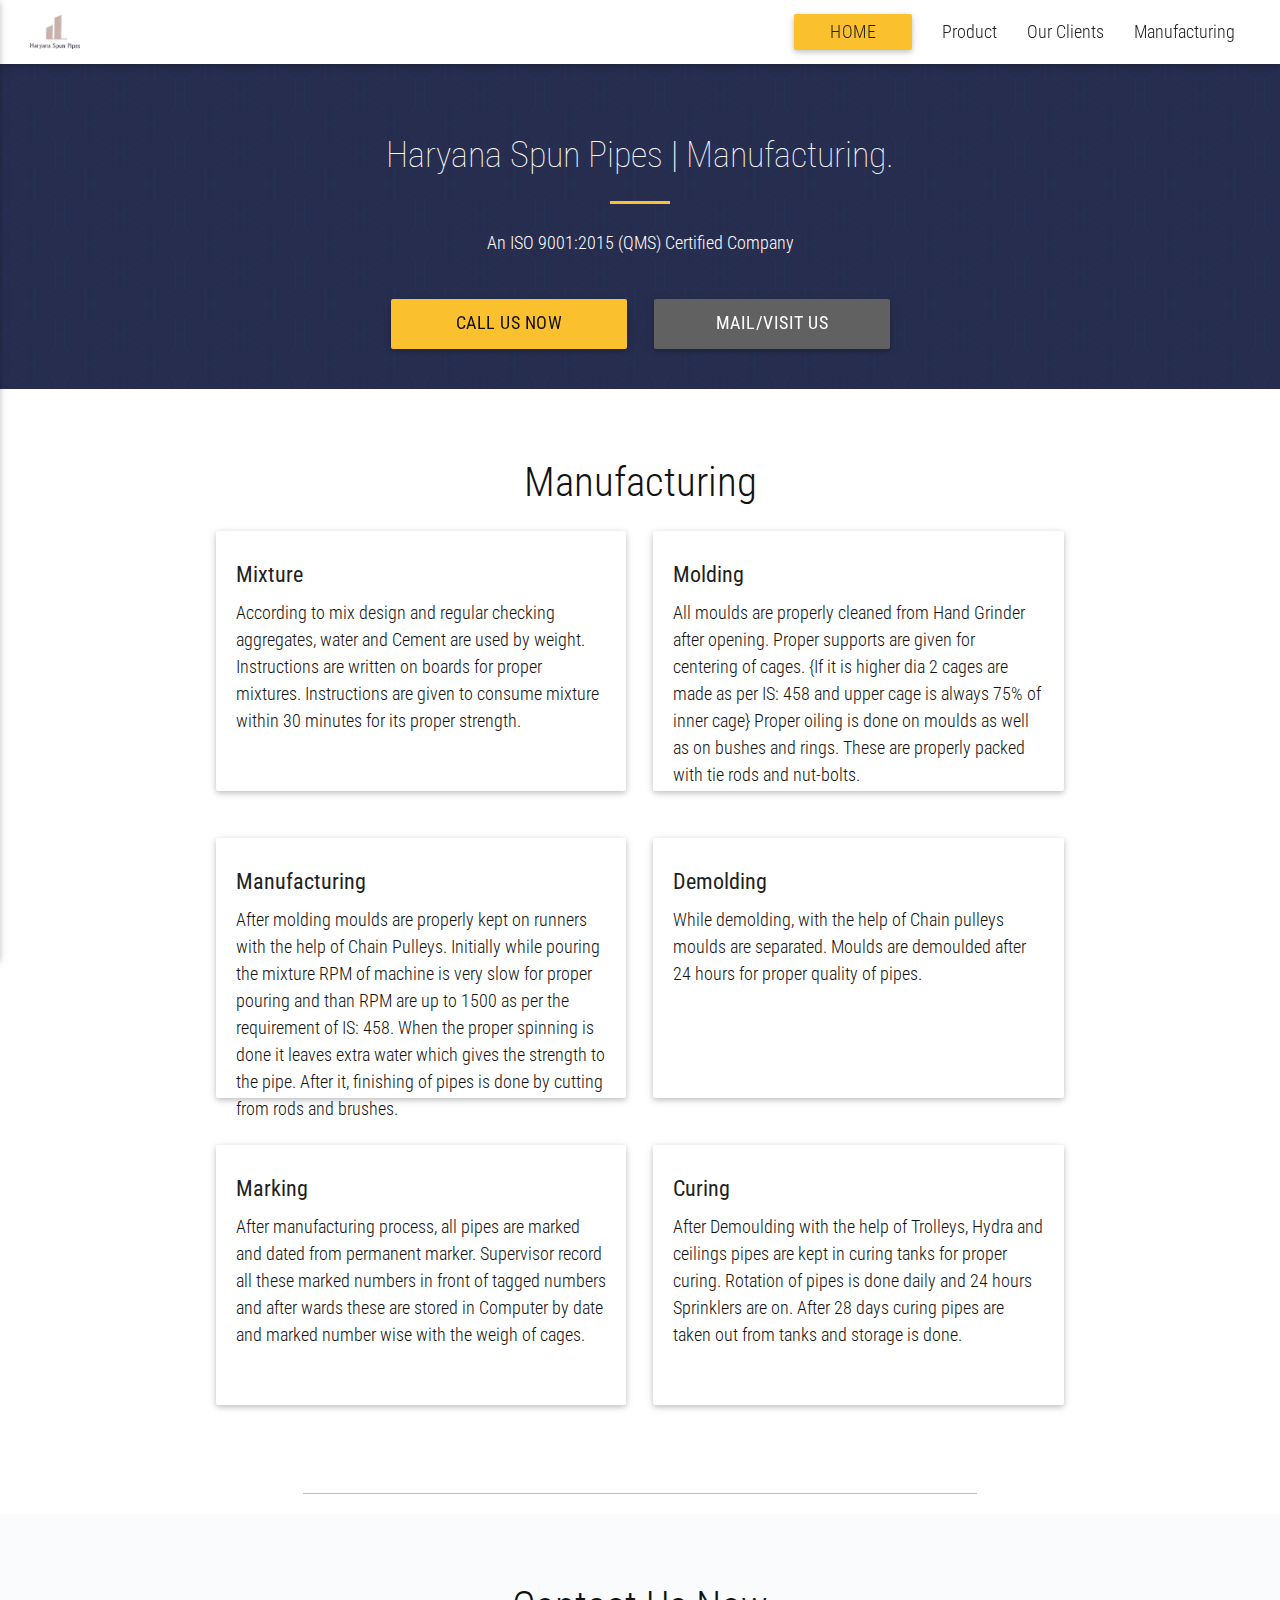
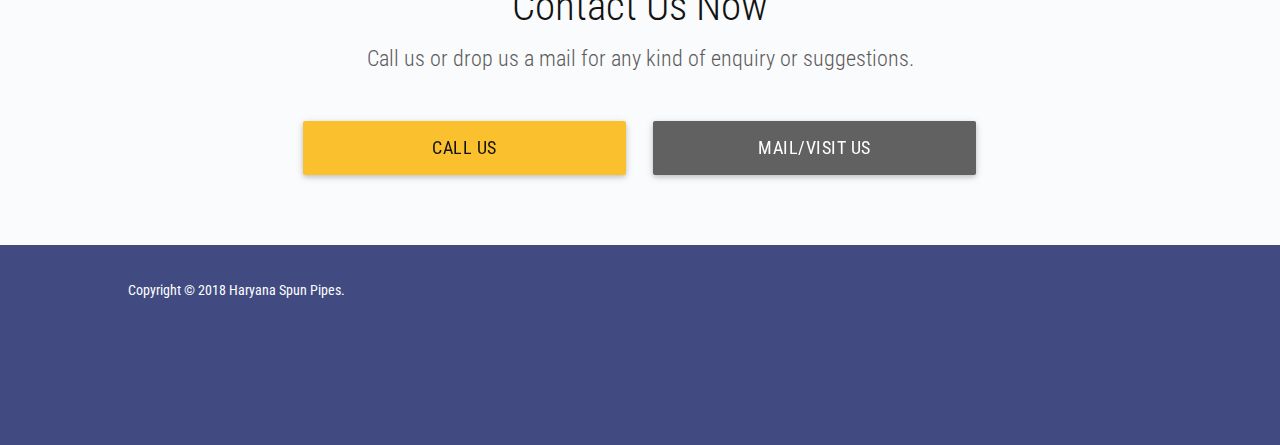
==== commit 2171a106: "second commit" ====
--- a/manufacturing.html
+++ b/manufacturing.html
@@ -49,7 +49,7 @@
 <!-- banner -->
 <section class="page page-header-blue">
     <div class="container center-align">
-        <h2 class="white-text">Haryana Spun Pipes Product.
+        <h2 class="white-text">Haryana Spun Pipes | Manufacturing.
             <span class="heading-divider"></span>
         </h2>
         <p class="white-text sub-title">An ISO 9001:2015 (QMS) Certified Company</p>
